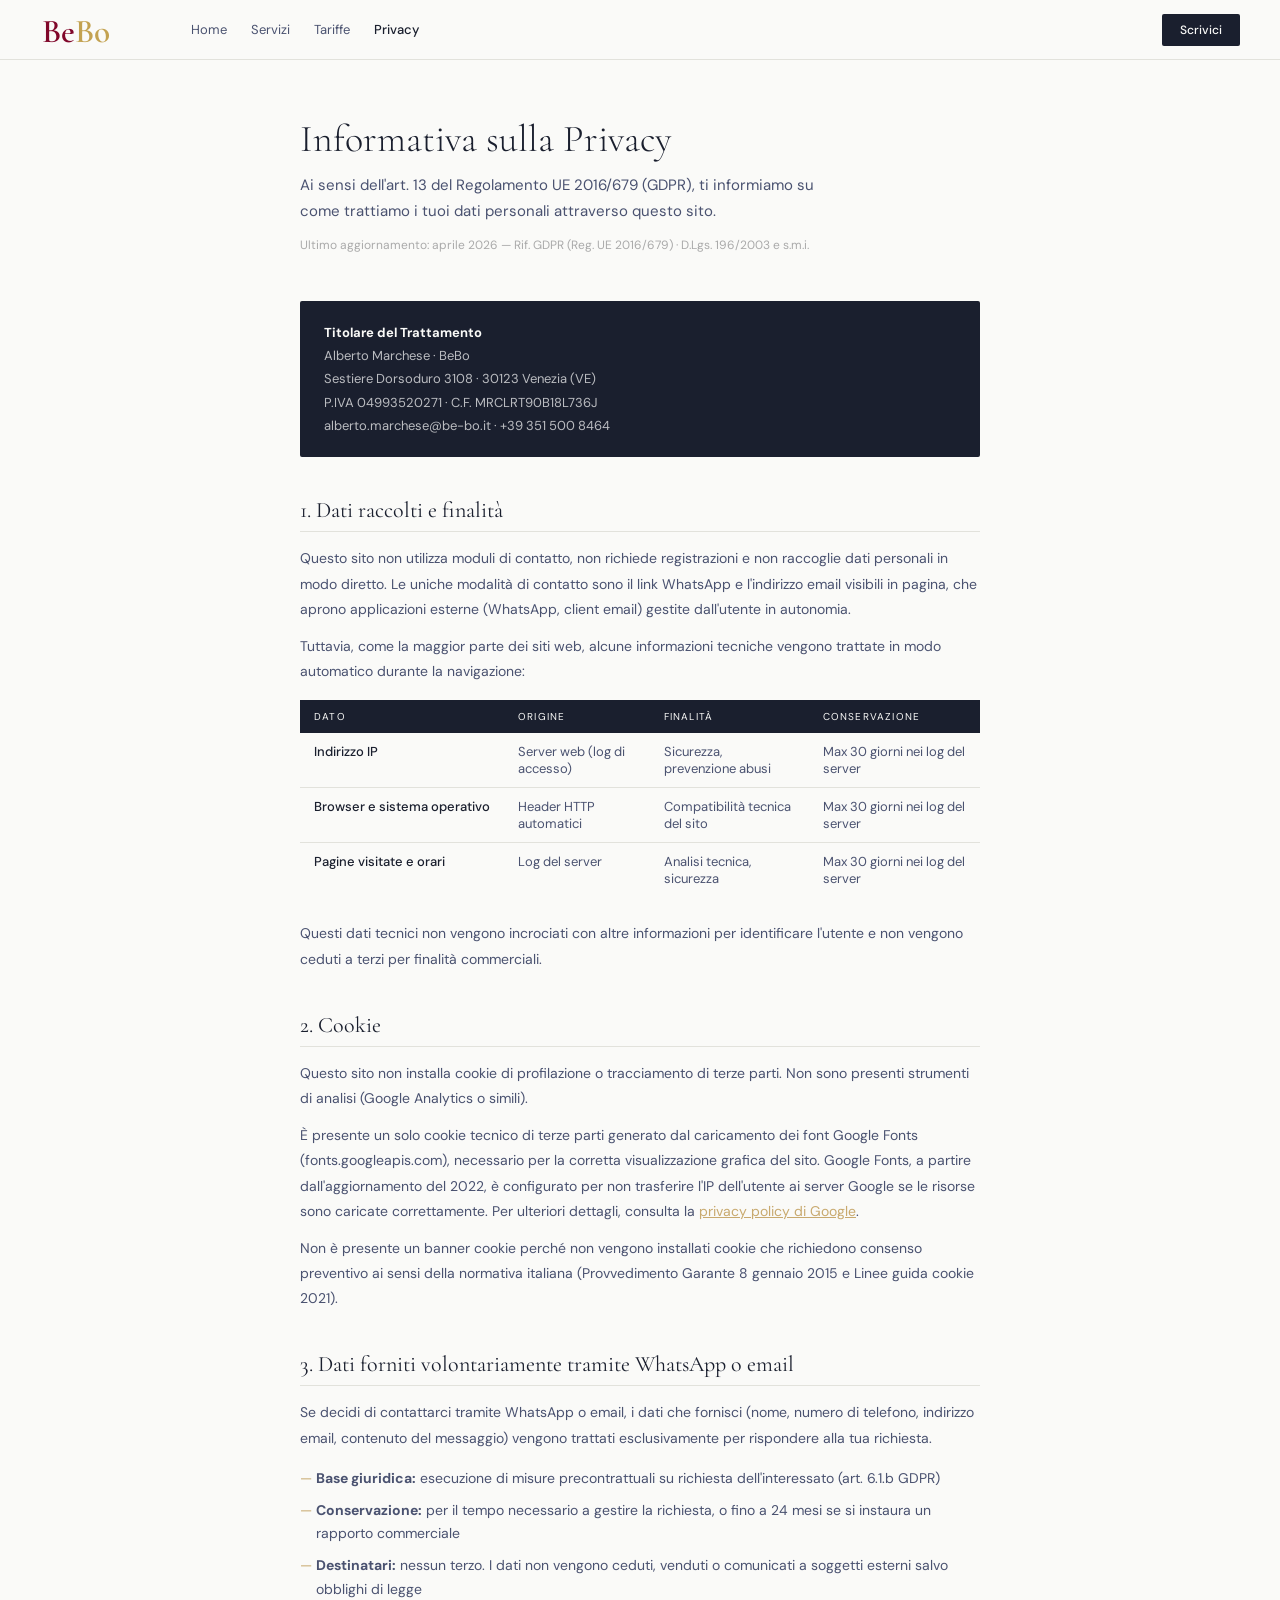
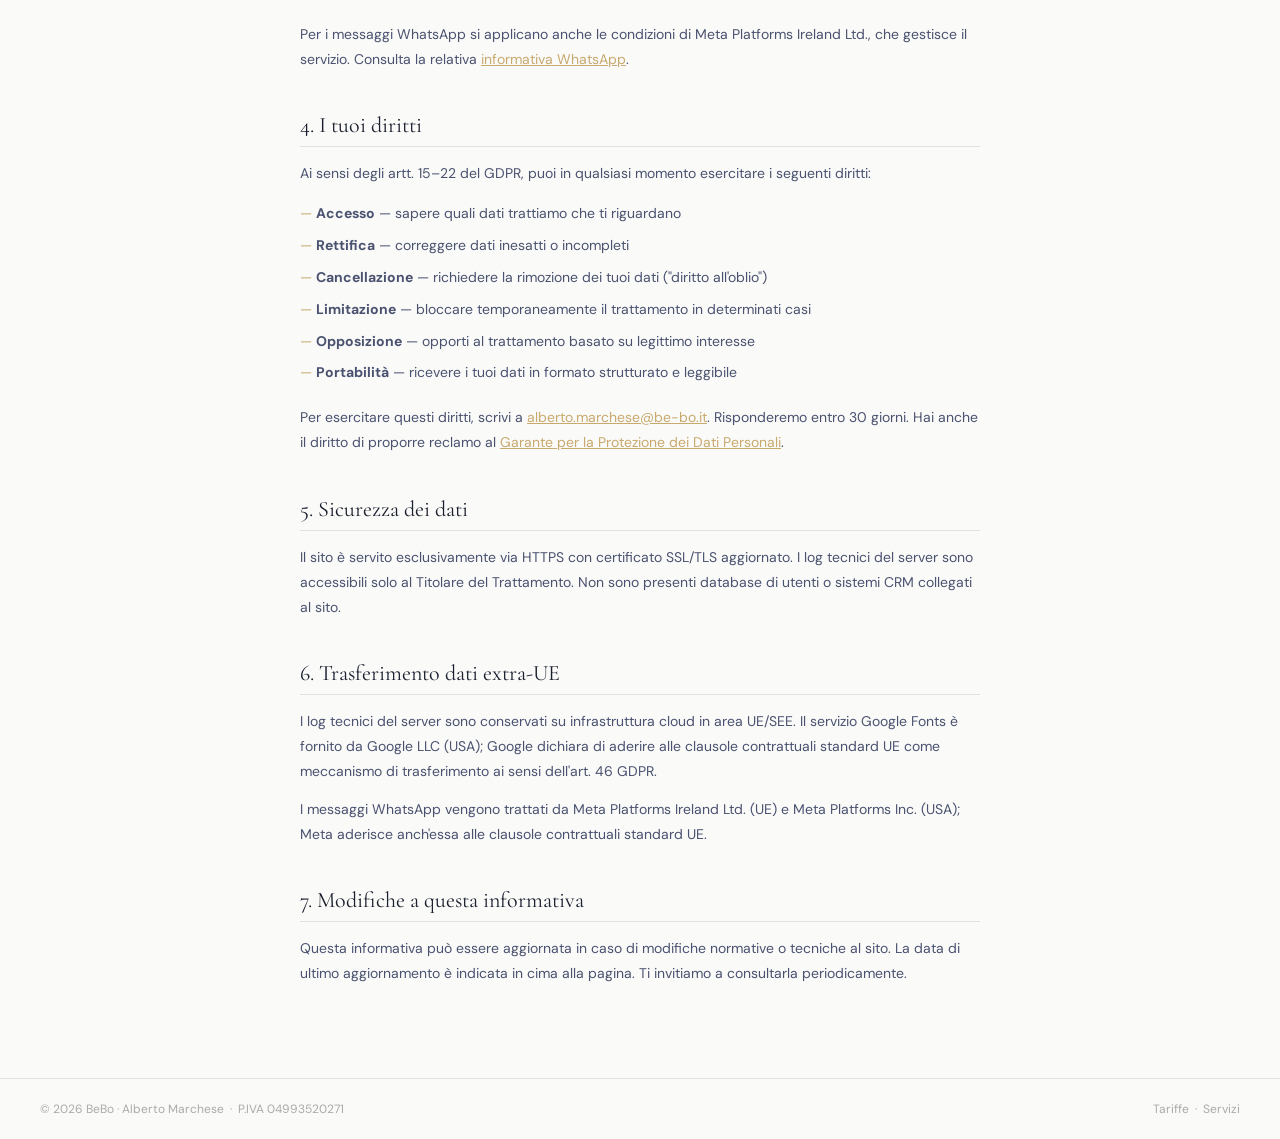
==== gdpr.html @ ac9d74f8 "Add files via upload" ====
<!DOCTYPE html>
<html lang="it">
<head>
    <meta charset="UTF-8">
    <meta name="viewport" content="width=device-width, initial-scale=1.0">
    <title>BeBo — Privacy Policy</title>
    <link href="https://fonts.googleapis.com/css2?family=Cormorant+Garamond:wght@300;400;600&family=DM+Sans:wght@300;400;500&display=swap" rel="stylesheet">
    <style>
        :root { --ink:#1a1f2e; --ink-soft:#4a5270; --paper:#fafaf8; --accent:#c8a96e; --line:#e2e2dc; --green:#2d5a3d; }
        * { box-sizing:border-box; margin:0; padding:0; }
        body { font-family:'DM Sans',sans-serif; background:var(--paper); color:var(--ink); }
        nav { border-bottom:1px solid var(--line); padding:0 40px; display:flex; align-items:center; gap:32px; height:60px; position:sticky; top:0; background:var(--paper); z-index:100; }
        .nav-logo { display:flex; align-items:center; text-decoration:none; }
        .nav-logo img, .nav-logo svg { height:38px; width:auto; display:block; }
        .nav-links { display:flex; gap:24px; flex:1; }
        .nav-links a { font-size:13px; color:var(--ink-soft); text-decoration:none; transition:color 0.2s; }
        .nav-links a:hover, .nav-links a.active { color:var(--ink); font-weight:500; }
        .nav-cta { font-size:12px; font-weight:500; background:var(--ink); color:var(--paper) !important; text-decoration:none; padding:8px 18px; border-radius:2px; }
        main { max-width:760px; margin:0 auto; padding:56px 40px 80px; }
        .page-header { margin-bottom:48px; }
        .page-header h1 { font-family:'Cormorant Garamond',serif; font-size:38px; font-weight:300; margin-bottom:10px; }
        .page-header .meta { font-size:12px; color:#aaa; margin-top:8px; }
        h2 { font-family:'Cormorant Garamond',serif; font-size:22px; font-weight:400; margin:40px 0 14px; border-bottom:1px solid var(--line); padding-bottom:8px; }
        h3 { font-size:14px; font-weight:600; margin:24px 0 8px; color:var(--ink); }
        p { font-size:14px; color:var(--ink-soft); line-height:1.8; margin-bottom:12px; }
        ul { margin:8px 0 16px 0; padding-left:0; list-style:none; }
        ul li { font-size:14px; color:var(--ink-soft); line-height:1.7; padding:4px 0; padding-left:16px; position:relative; }
        ul li::before { content:'—'; position:absolute; left:0; color:var(--accent); }
        .info-box { background:var(--ink); color:var(--paper); padding:20px 24px; border-radius:2px; margin:16px 0 32px; }
        .info-box p { color:rgba(255,255,255,0.7); font-size:13px; margin:0; }
        .info-box strong { color:var(--paper); }
        .data-table { width:100%; border-collapse:collapse; font-size:13px; margin:16px 0 24px; }
        .data-table th { background:var(--ink); color:var(--paper); padding:10px 14px; text-align:left; font-weight:400; font-size:10px; letter-spacing:0.12em; text-transform:uppercase; }
        .data-table td { padding:10px 14px; border-bottom:1px solid var(--line); color:var(--ink-soft); vertical-align:top; }
        .data-table tr:last-child td { border-bottom:none; }
        .data-table td:first-child { font-weight:500; color:var(--ink); white-space:nowrap; }
        footer { border-top:1px solid var(--line); padding:22px 40px; font-size:12px; color:#aaa; display:flex; justify-content:space-between; flex-wrap:wrap; gap:8px; }
        footer a { color:#aaa; text-decoration:none; }
        @media (max-width:620px) { nav{padding:0 20px} .nav-links{display:none} main{padding:36px 20px 60px} }
    </style>
</head>
<body>
<nav>
    <a href="index.html" class="nav-logo"><svg viewBox="0 0 200 64" xmlns="http://www.w3.org/2000/svg" aria-label="BeBo"><text x="4" y="52" font-family="'Cormorant Garamond',Georgia,serif" font-weight="600" font-size="56"><tspan fill="#80072A">Be</tspan><tspan fill="#C3A251">Bo</tspan></text></svg></a>
    <div class="nav-links">
        <a href="index.html">Home</a>
        <a href="servizi.html">Servizi</a>
        <a href="tariffe.html">Tariffe</a>
        <a href="gdpr.html" class="active">Privacy</a>
    </div>
    <a class="nav-cta" href="https://wa.me/393515008464?text=Ciao%2C%20vorrei%20informazioni%20sui%20servizi%20BeBo." target="_blank">Scrivici</a>
</nav>

<main>
    <div class="page-header">
        <h1>Informativa sulla Privacy</h1>
        <p style="font-size:15px; color:var(--ink-soft); line-height:1.75; max-width:540px;">Ai sensi dell'art. 13 del Regolamento UE 2016/679 (GDPR), ti informiamo su come trattiamo i tuoi dati personali attraverso questo sito.</p>
        <div class="meta">Ultimo aggiornamento: aprile 2026 — Rif. GDPR (Reg. UE 2016/679) · D.Lgs. 196/2003 e s.m.i.</div>
    </div>

    <div class="info-box">
        <p><strong>Titolare del Trattamento</strong><br>
        Alberto Marchese · BeBo<br>
        Sestiere Dorsoduro 3108 · 30123 Venezia (VE)<br>
        P.IVA 04993520271 · C.F. MRCLRT90B18L736J<br>
        alberto.marchese@be-bo.it · +39 351 500 8464</p>
    </div>

    <h2>1. Dati raccolti e finalità</h2>
    <p>Questo sito non utilizza moduli di contatto, non richiede registrazioni e non raccoglie dati personali in modo diretto. Le uniche modalità di contatto sono il link WhatsApp e l'indirizzo email visibili in pagina, che aprono applicazioni esterne (WhatsApp, client email) gestite dall'utente in autonomia.</p>
    <p>Tuttavia, come la maggior parte dei siti web, alcune informazioni tecniche vengono trattate in modo automatico durante la navigazione:</p>

    <table class="data-table">
        <thead><tr><th>Dato</th><th>Origine</th><th>Finalità</th><th>Conservazione</th></tr></thead>
        <tbody>
            <tr>
                <td>Indirizzo IP</td>
                <td>Server web (log di accesso)</td>
                <td>Sicurezza, prevenzione abusi</td>
                <td>Max 30 giorni nei log del server</td>
            </tr>
            <tr>
                <td>Browser e sistema operativo</td>
                <td>Header HTTP automatici</td>
                <td>Compatibilità tecnica del sito</td>
                <td>Max 30 giorni nei log del server</td>
            </tr>
            <tr>
                <td>Pagine visitate e orari</td>
                <td>Log del server</td>
                <td>Analisi tecnica, sicurezza</td>
                <td>Max 30 giorni nei log del server</td>
            </tr>
        </tbody>
    </table>

    <p>Questi dati tecnici non vengono incrociati con altre informazioni per identificare l'utente e non vengono ceduti a terzi per finalità commerciali.</p>

    <h2>2. Cookie</h2>
    <p>Questo sito non installa cookie di profilazione o tracciamento di terze parti. Non sono presenti strumenti di analisi (Google Analytics o simili).</p>
    <p>È presente un solo cookie tecnico di terze parti generato dal caricamento dei font Google Fonts (fonts.googleapis.com), necessario per la corretta visualizzazione grafica del sito. Google Fonts, a partire dall'aggiornamento del 2022, è configurato per non trasferire l'IP dell'utente ai server Google se le risorse sono caricate correttamente. Per ulteriori dettagli, consulta la <a href="https://policies.google.com/privacy" target="_blank" rel="noopener" style="color:var(--accent);">privacy policy di Google</a>.</p>
    <p>Non è presente un banner cookie perché non vengono installati cookie che richiedono consenso preventivo ai sensi della normativa italiana (Provvedimento Garante 8 gennaio 2015 e Linee guida cookie 2021).</p>

    <h2>3. Dati forniti volontariamente tramite WhatsApp o email</h2>
    <p>Se decidi di contattarci tramite WhatsApp o email, i dati che fornisci (nome, numero di telefono, indirizzo email, contenuto del messaggio) vengono trattati esclusivamente per rispondere alla tua richiesta.</p>
    <ul>
        <li><strong>Base giuridica:</strong> esecuzione di misure precontrattuali su richiesta dell'interessato (art. 6.1.b GDPR)</li>
        <li><strong>Conservazione:</strong> per il tempo necessario a gestire la richiesta, o fino a 24 mesi se si instaura un rapporto commerciale</li>
        <li><strong>Destinatari:</strong> nessun terzo. I dati non vengono ceduti, venduti o comunicati a soggetti esterni salvo obblighi di legge</li>
    </ul>
    <p>Per i messaggi WhatsApp si applicano anche le condizioni di Meta Platforms Ireland Ltd., che gestisce il servizio. Consulta la relativa <a href="https://www.whatsapp.com/legal/privacy-policy-eea" target="_blank" rel="noopener" style="color:var(--accent);">informativa WhatsApp</a>.</p>

    <h2>4. I tuoi diritti</h2>
    <p>Ai sensi degli artt. 15–22 del GDPR, puoi in qualsiasi momento esercitare i seguenti diritti:</p>
    <ul>
        <li><strong>Accesso</strong> — sapere quali dati trattiamo che ti riguardano</li>
        <li><strong>Rettifica</strong> — correggere dati inesatti o incompleti</li>
        <li><strong>Cancellazione</strong> — richiedere la rimozione dei tuoi dati ("diritto all'oblio")</li>
        <li><strong>Limitazione</strong> — bloccare temporaneamente il trattamento in determinati casi</li>
        <li><strong>Opposizione</strong> — opporti al trattamento basato su legittimo interesse</li>
        <li><strong>Portabilità</strong> — ricevere i tuoi dati in formato strutturato e leggibile</li>
    </ul>
    <p>Per esercitare questi diritti, scrivi a <a href="mailto:alberto.marchese@be-bo.it" style="color:var(--accent);">alberto.marchese@be-bo.it</a>. Risponderemo entro 30 giorni. Hai anche il diritto di proporre reclamo al <a href="https://www.garanteprivacy.it" target="_blank" rel="noopener" style="color:var(--accent);">Garante per la Protezione dei Dati Personali</a>.</p>

    <h2>5. Sicurezza dei dati</h2>
    <p>Il sito è servito esclusivamente via HTTPS con certificato SSL/TLS aggiornato. I log tecnici del server sono accessibili solo al Titolare del Trattamento. Non sono presenti database di utenti o sistemi CRM collegati al sito.</p>

    <h2>6. Trasferimento dati extra-UE</h2>
    <p>I log tecnici del server sono conservati su infrastruttura cloud in area UE/SEE. Il servizio Google Fonts è fornito da Google LLC (USA); Google dichiara di aderire alle clausole contrattuali standard UE come meccanismo di trasferimento ai sensi dell'art. 46 GDPR.</p>
    <p>I messaggi WhatsApp vengono trattati da Meta Platforms Ireland Ltd. (UE) e Meta Platforms Inc. (USA); Meta aderisce anch'essa alle clausole contrattuali standard UE.</p>

    <h2>7. Modifiche a questa informativa</h2>
    <p>Questa informativa può essere aggiornata in caso di modifiche normative o tecniche al sito. La data di ultimo aggiornamento è indicata in cima alla pagina. Ti invitiamo a consultarla periodicamente.</p>
</main>

<footer>
    <span>© 2026 BeBo · Alberto Marchese &nbsp;·&nbsp; P.IVA 04993520271</span>
    <span><a href="tariffe.html">Tariffe</a> &nbsp;·&nbsp; <a href="servizi.html">Servizi</a></span>
</footer>
</body>
</html>
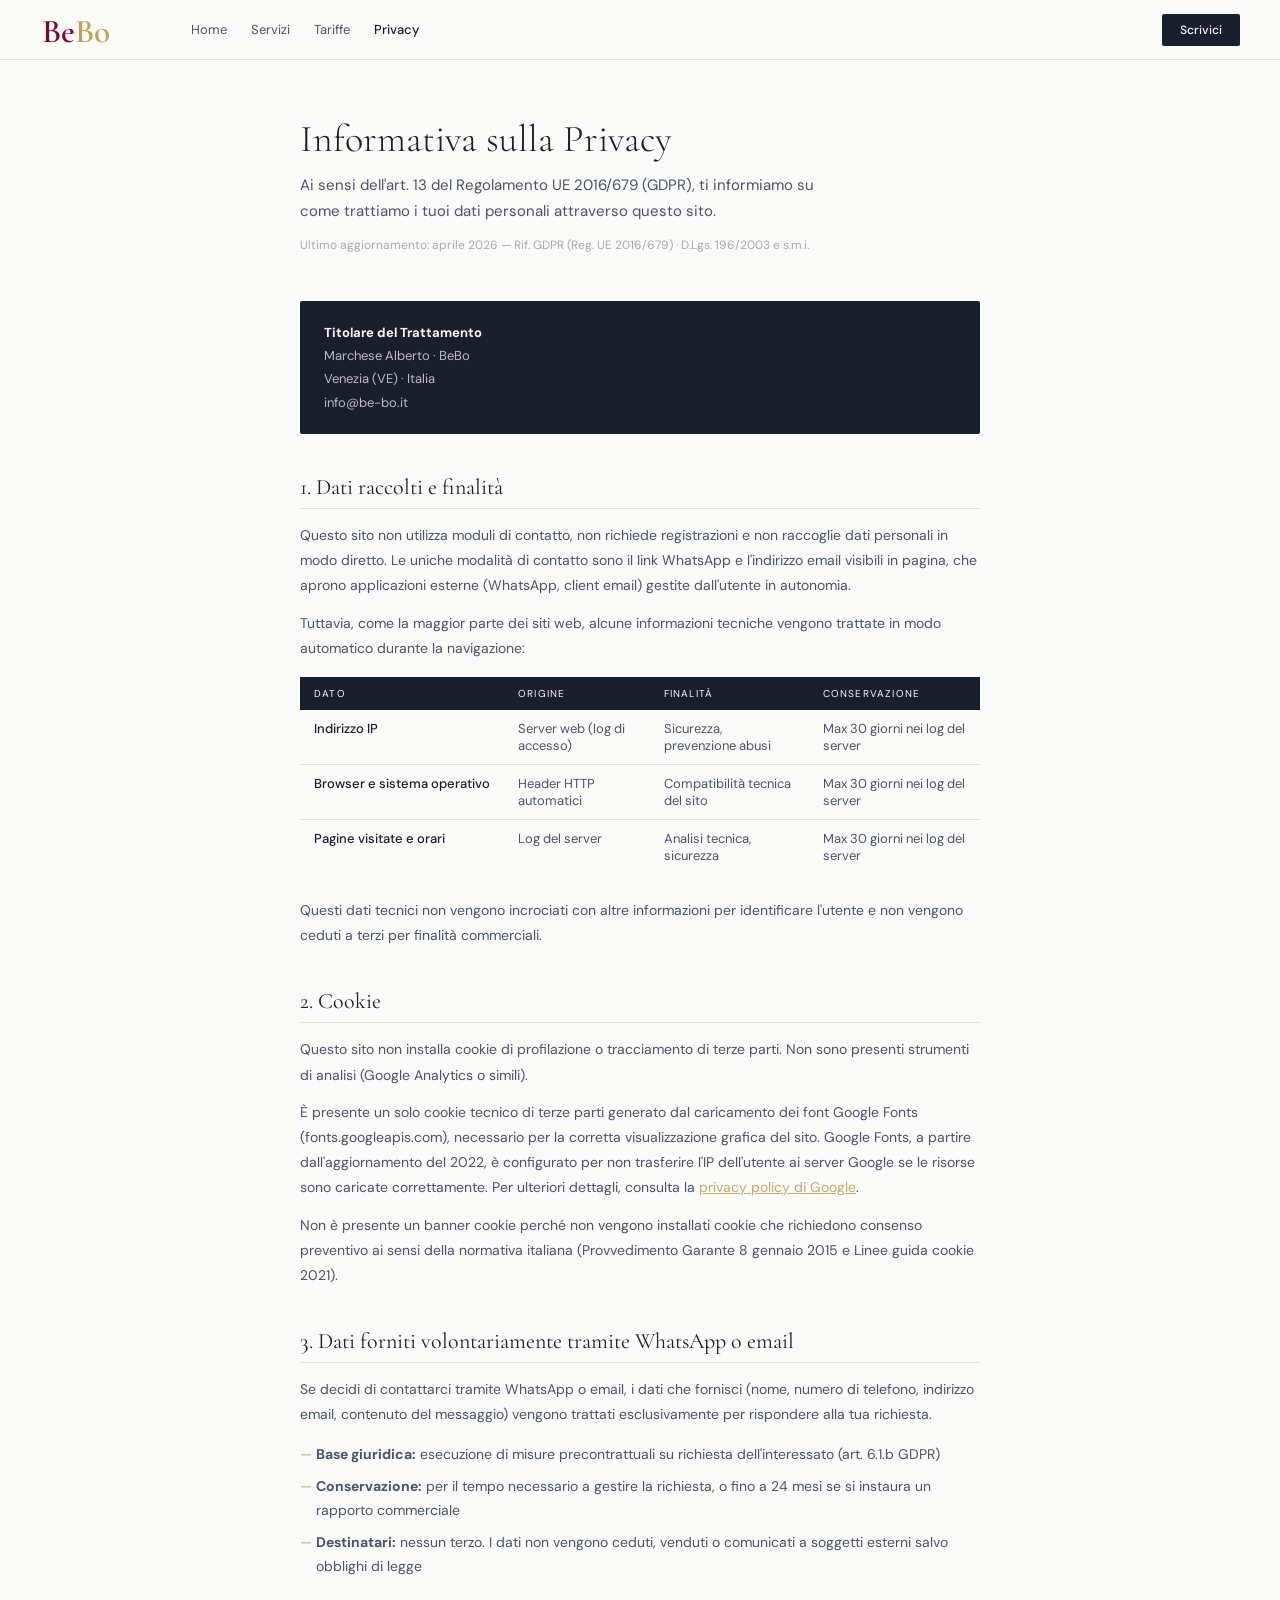
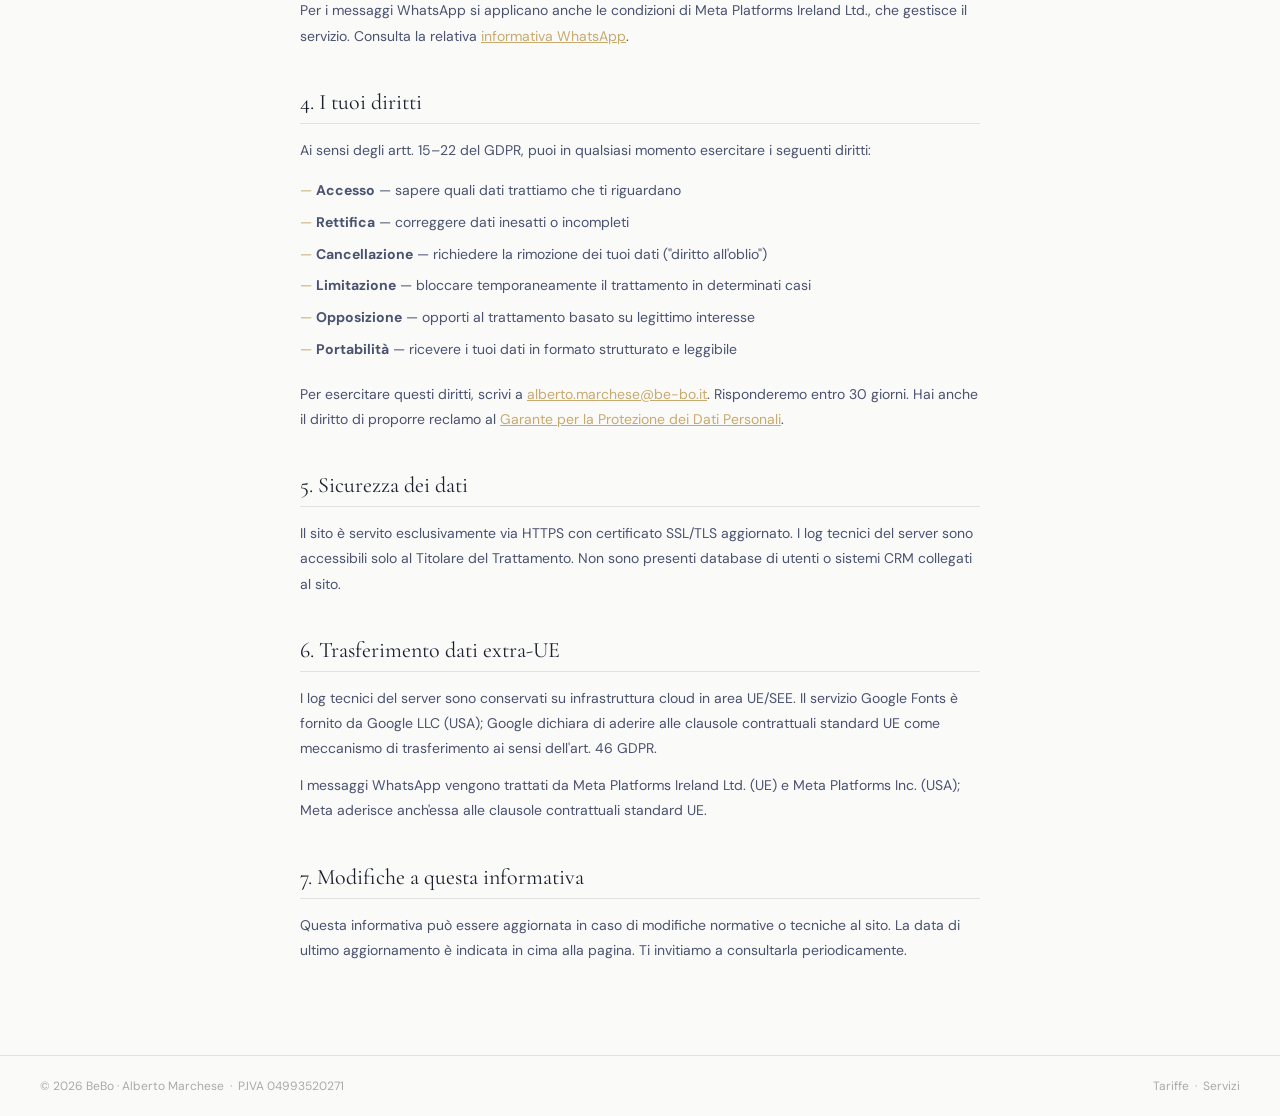
==== commit 2834530e: "Add files via upload" ====
--- a/gdpr.html
+++ b/gdpr.html
@@ -60,10 +60,9 @@
 
     <div class="info-box">
         <p><strong>Titolare del Trattamento</strong><br>
-        Alberto Marchese · BeBo<br>
-        Sestiere Dorsoduro 3108 · 30123 Venezia (VE)<br>
-        P.IVA 04993520271 · C.F. MRCLRT90B18L736J<br>
-        alberto.marchese@be-bo.it · +39 351 500 8464</p>
+        Marchese Alberto · BeBo<br>
+        Venezia (VE) · Italia<br>
+        info@be-bo.it</p>
     </div>
 
     <h2>1. Dati raccolti e finalità</h2>
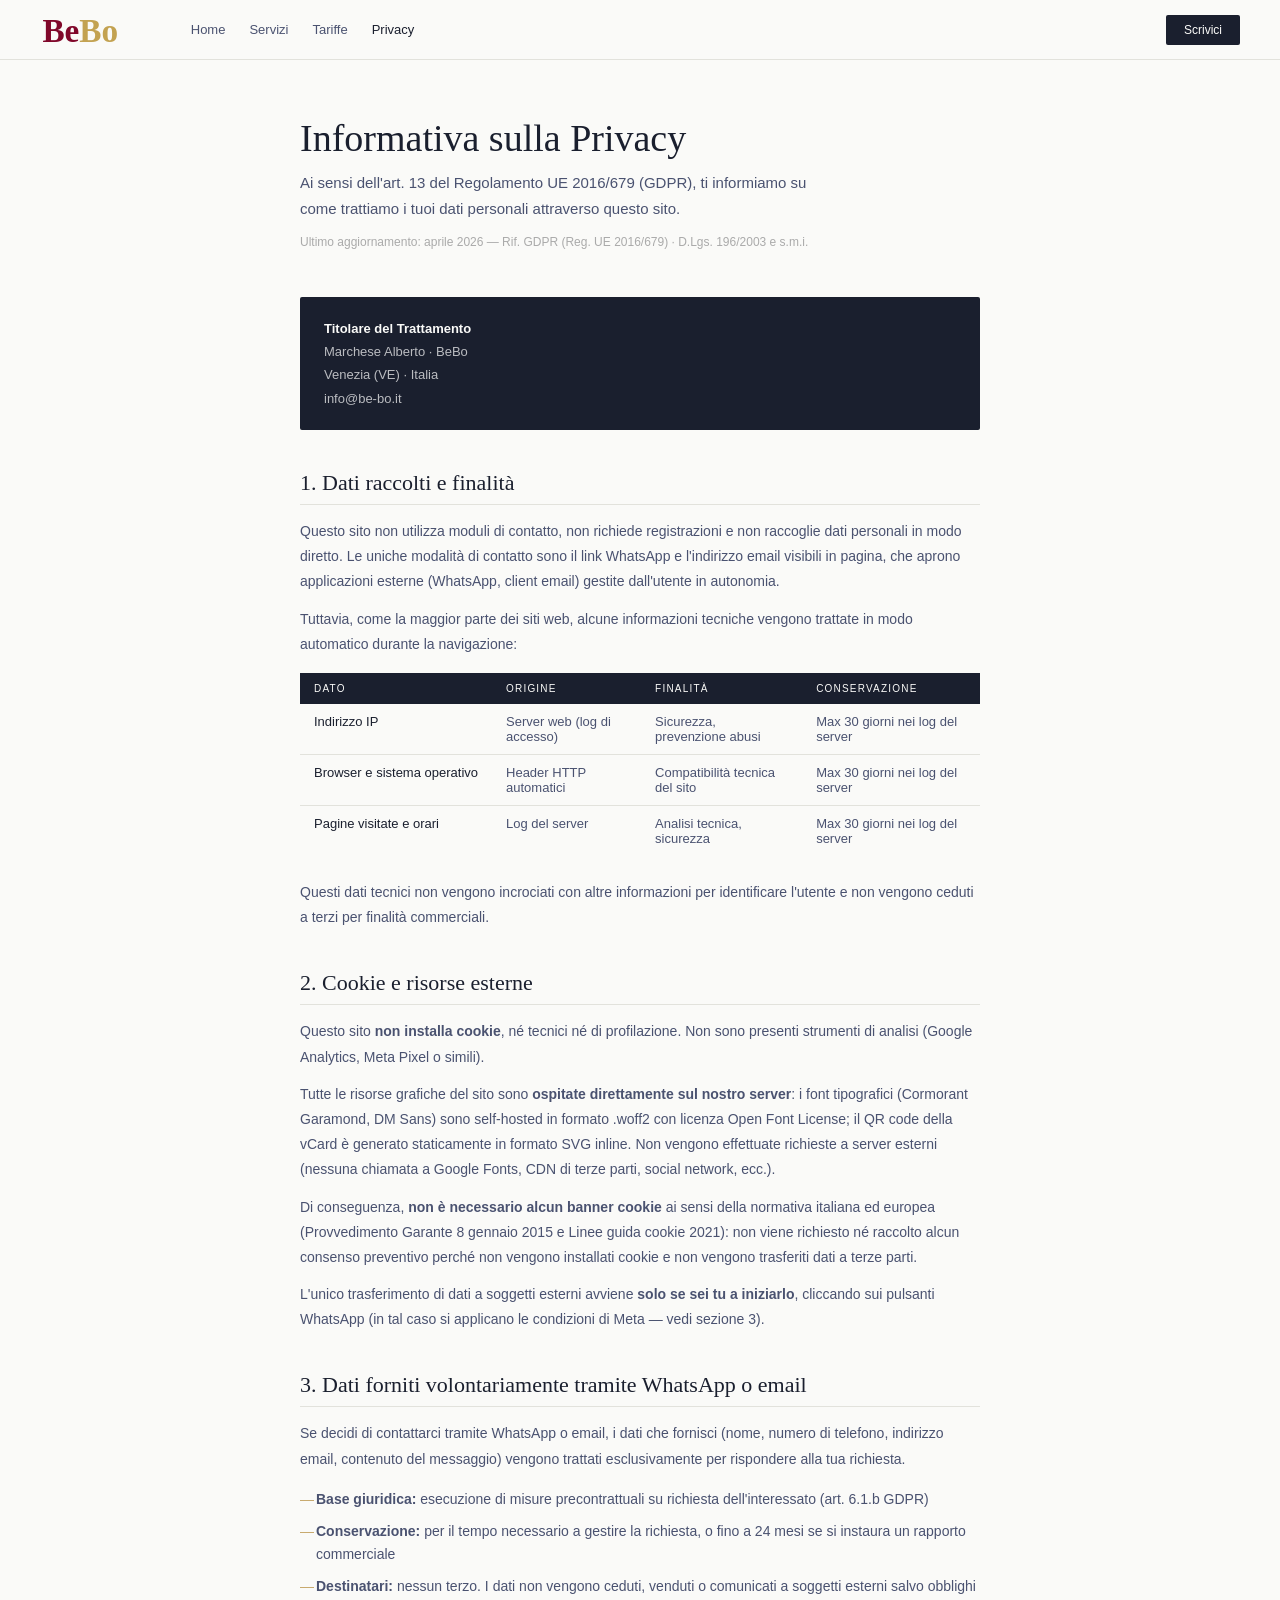
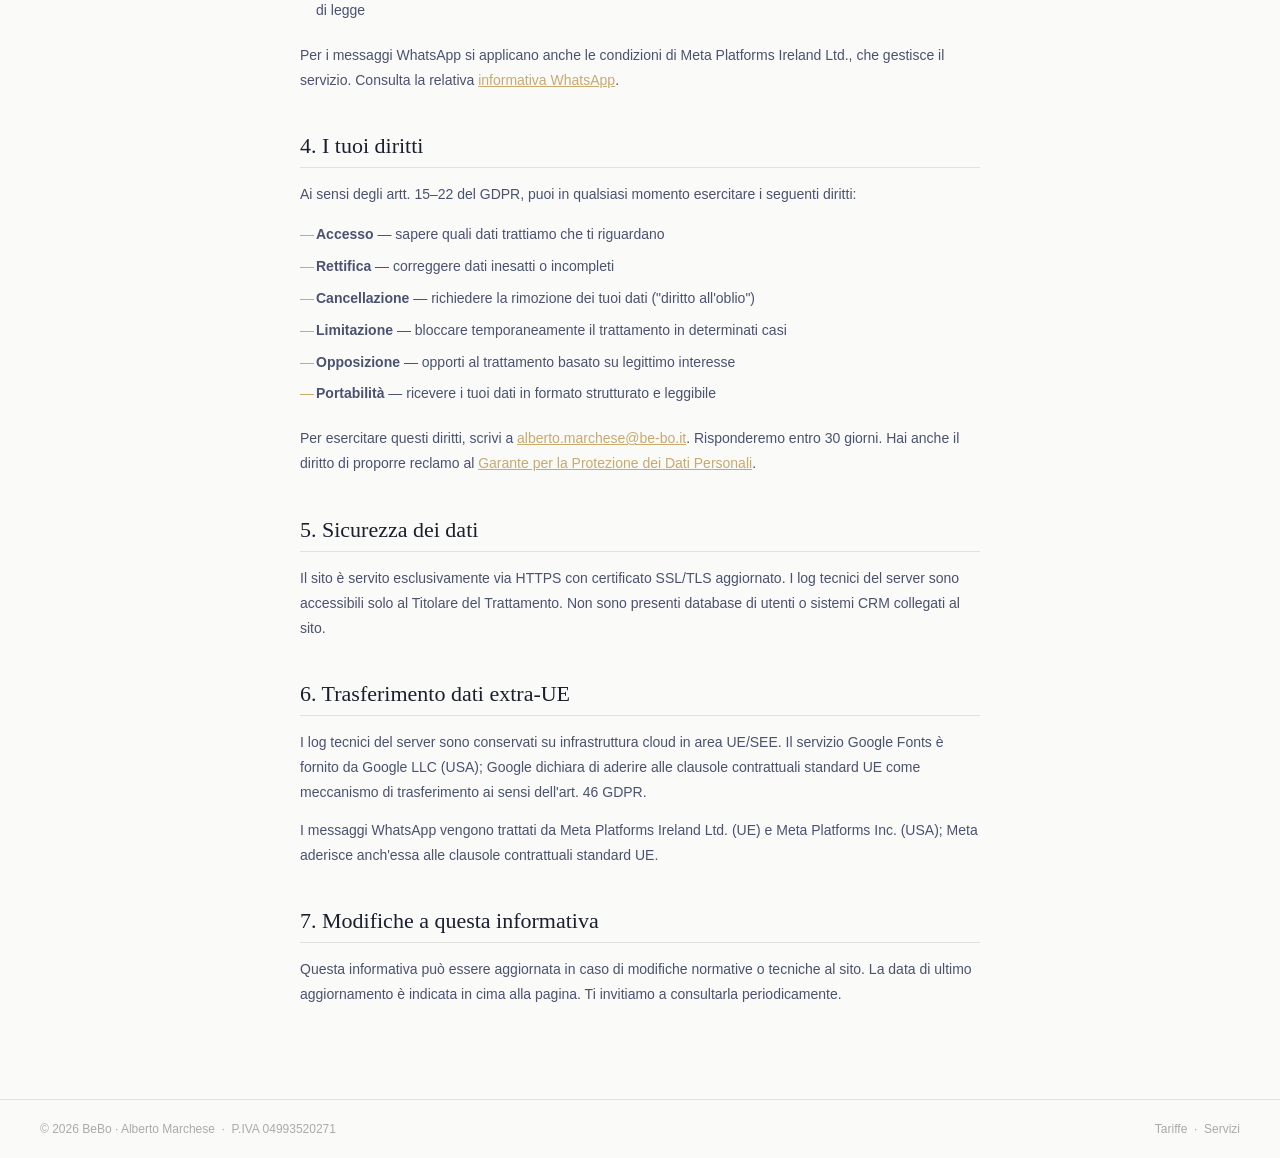
==== commit 13f63a49: "Add files via upload" ====
--- a/gdpr.html
+++ b/gdpr.html
@@ -4,7 +4,7 @@
     <meta charset="UTF-8">
     <meta name="viewport" content="width=device-width, initial-scale=1.0">
     <title>BeBo — Privacy Policy</title>
-    <link href="https://fonts.googleapis.com/css2?family=Cormorant+Garamond:wght@300;400;600&family=DM+Sans:wght@300;400;500&display=swap" rel="stylesheet">
+    <link href="fonts.css" rel="stylesheet">
     <style>
         :root { --ink:#1a1f2e; --ink-soft:#4a5270; --paper:#fafaf8; --accent:#c8a96e; --line:#e2e2dc; --green:#2d5a3d; }
         * { box-sizing:border-box; margin:0; padding:0; }
@@ -95,10 +95,11 @@
 
     <p>Questi dati tecnici non vengono incrociati con altre informazioni per identificare l'utente e non vengono ceduti a terzi per finalità commerciali.</p>
 
-    <h2>2. Cookie</h2>
-    <p>Questo sito non installa cookie di profilazione o tracciamento di terze parti. Non sono presenti strumenti di analisi (Google Analytics o simili).</p>
-    <p>È presente un solo cookie tecnico di terze parti generato dal caricamento dei font Google Fonts (fonts.googleapis.com), necessario per la corretta visualizzazione grafica del sito. Google Fonts, a partire dall'aggiornamento del 2022, è configurato per non trasferire l'IP dell'utente ai server Google se le risorse sono caricate correttamente. Per ulteriori dettagli, consulta la <a href="https://policies.google.com/privacy" target="_blank" rel="noopener" style="color:var(--accent);">privacy policy di Google</a>.</p>
-    <p>Non è presente un banner cookie perché non vengono installati cookie che richiedono consenso preventivo ai sensi della normativa italiana (Provvedimento Garante 8 gennaio 2015 e Linee guida cookie 2021).</p>
+    <h2>2. Cookie e risorse esterne</h2>
+    <p>Questo sito <strong>non installa cookie</strong>, né tecnici né di profilazione. Non sono presenti strumenti di analisi (Google Analytics, Meta Pixel o simili).</p>
+    <p>Tutte le risorse grafiche del sito sono <strong>ospitate direttamente sul nostro server</strong>: i font tipografici (Cormorant Garamond, DM Sans) sono self-hosted in formato .woff2 con licenza Open Font License; il QR code della vCard è generato staticamente in formato SVG inline. Non vengono effettuate richieste a server esterni (nessuna chiamata a Google Fonts, CDN di terze parti, social network, ecc.).</p>
+    <p>Di conseguenza, <strong>non è necessario alcun banner cookie</strong> ai sensi della normativa italiana ed europea (Provvedimento Garante 8 gennaio 2015 e Linee guida cookie 2021): non viene richiesto né raccolto alcun consenso preventivo perché non vengono installati cookie e non vengono trasferiti dati a terze parti.</p>
+    <p>L'unico trasferimento di dati a soggetti esterni avviene <strong>solo se sei tu a iniziarlo</strong>, cliccando sui pulsanti WhatsApp (in tal caso si applicano le condizioni di Meta — vedi sezione 3).</p>
 
     <h2>3. Dati forniti volontariamente tramite WhatsApp o email</h2>
     <p>Se decidi di contattarci tramite WhatsApp o email, i dati che fornisci (nome, numero di telefono, indirizzo email, contenuto del messaggio) vengono trattati esclusivamente per rispondere alla tua richiesta.</p>
--- a/fonts.css
+++ b/fonts.css
@@ -0,0 +1,47 @@
+/* BeBo · font self-hosted (no Google Fonts, no terze parti)
+   Sorgente: @fontsource (Open Font License, vedi LICENSE-*.txt in /fonts)
+   Subset: latin · formato: woff2 · font-display: swap */
+
+@font-face {
+  font-family: 'Cormorant Garamond';
+  font-style: normal;
+  font-weight: 300;
+  font-display: swap;
+  src: url('fonts/cormorant-garamond-300.woff2') format('woff2');
+}
+@font-face {
+  font-family: 'Cormorant Garamond';
+  font-style: normal;
+  font-weight: 400;
+  font-display: swap;
+  src: url('fonts/cormorant-garamond-400.woff2') format('woff2');
+}
+@font-face {
+  font-family: 'Cormorant Garamond';
+  font-style: normal;
+  font-weight: 600;
+  font-display: swap;
+  src: url('fonts/cormorant-garamond-600.woff2') format('woff2');
+}
+
+@font-face {
+  font-family: 'DM Sans';
+  font-style: normal;
+  font-weight: 300;
+  font-display: swap;
+  src: url('fonts/dm-sans-300.woff2') format('woff2');
+}
+@font-face {
+  font-family: 'DM Sans';
+  font-style: normal;
+  font-weight: 400;
+  font-display: swap;
+  src: url('fonts/dm-sans-400.woff2') format('woff2');
+}
+@font-face {
+  font-family: 'DM Sans';
+  font-style: normal;
+  font-weight: 500;
+  font-display: swap;
+  src: url('fonts/dm-sans-500.woff2') format('woff2');
+}
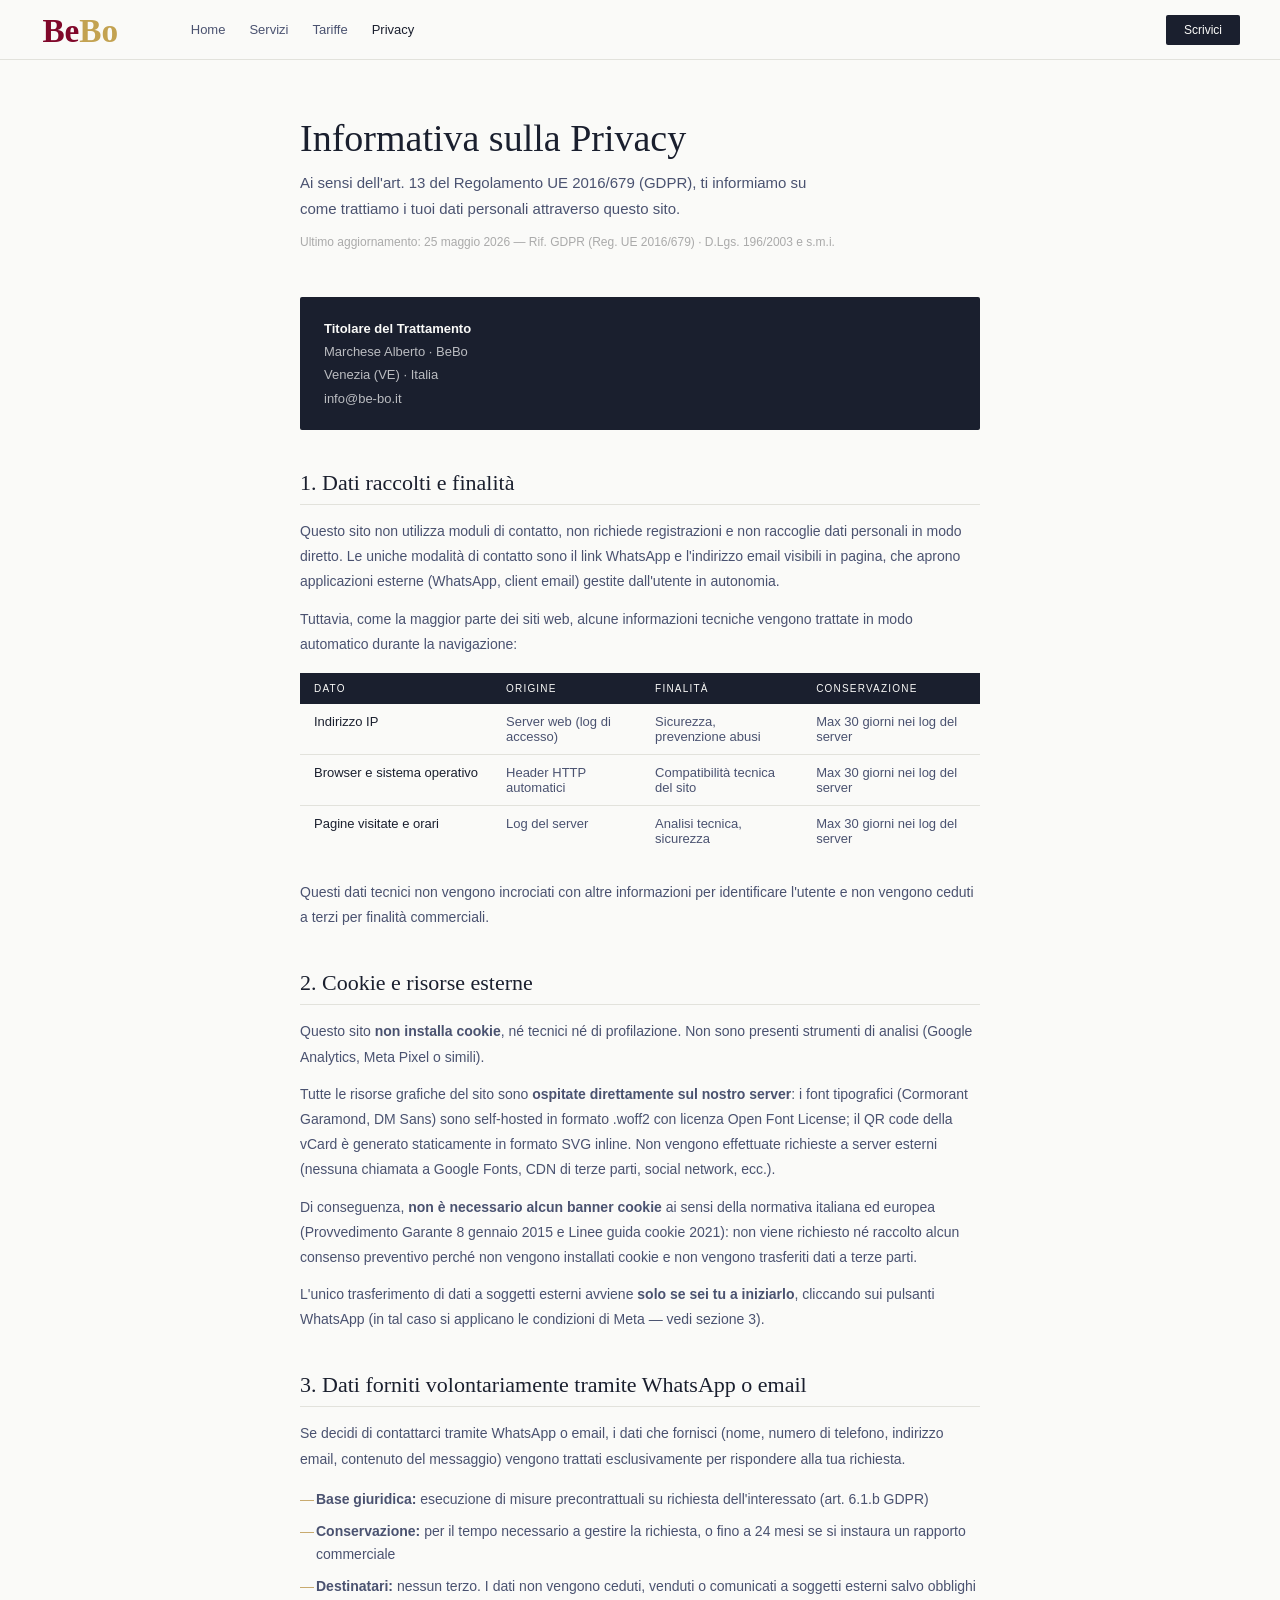
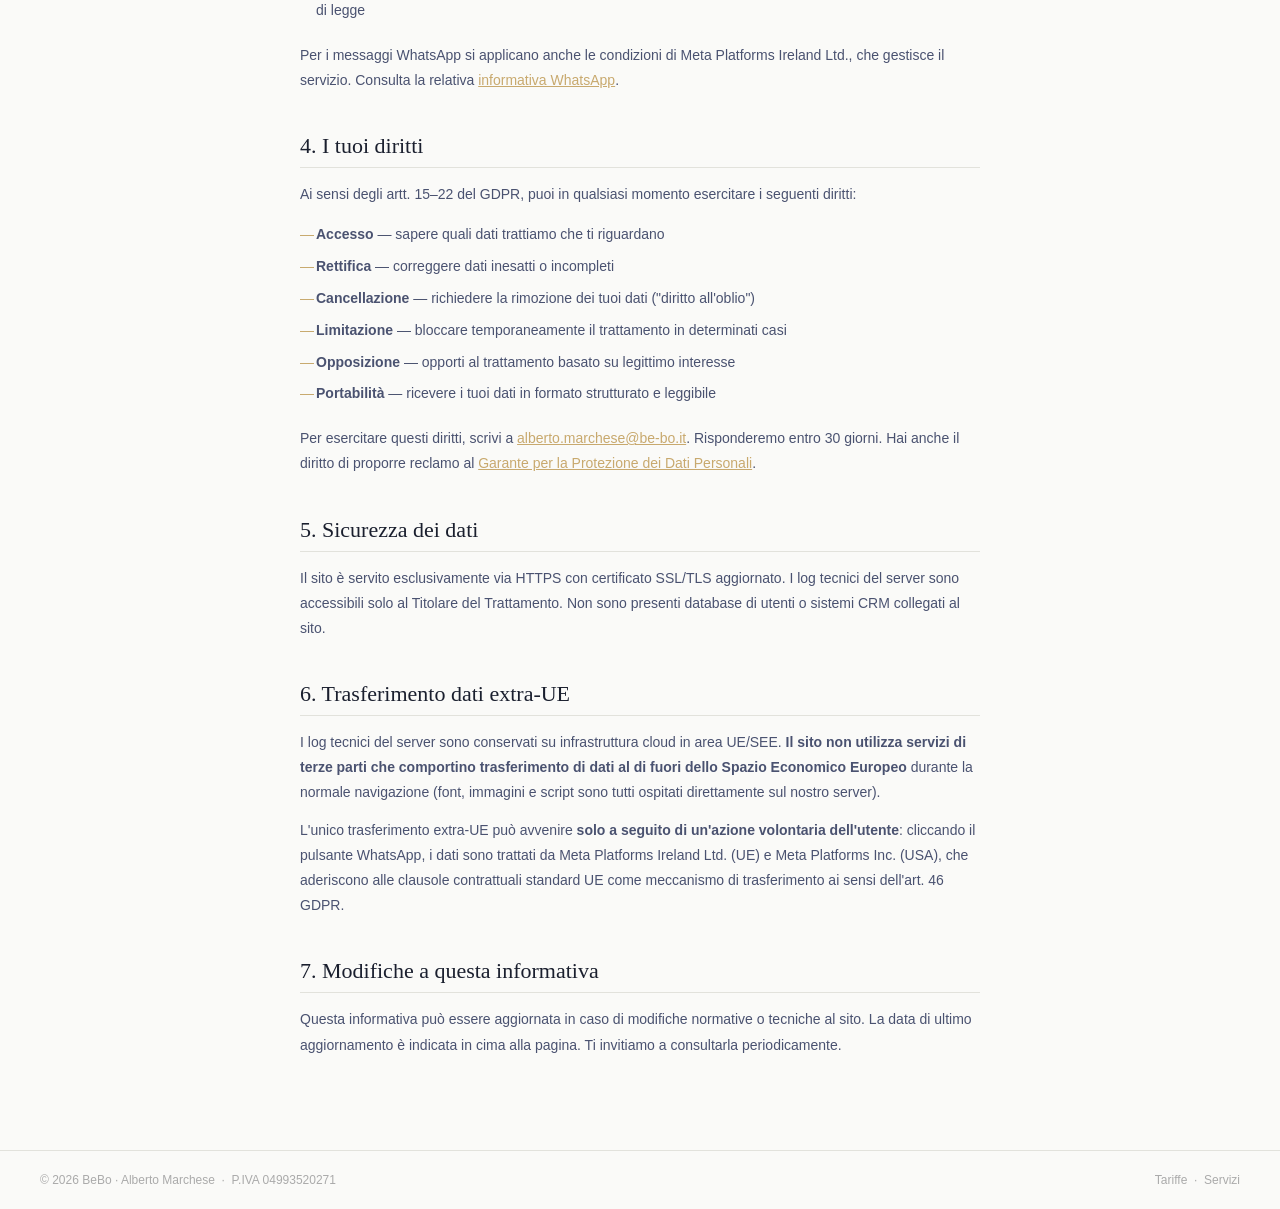
==== commit 008b916e: "Add files via upload" ====
--- a/gdpr.html
+++ b/gdpr.html
@@ -55,7 +55,7 @@
     <div class="page-header">
         <h1>Informativa sulla Privacy</h1>
         <p style="font-size:15px; color:var(--ink-soft); line-height:1.75; max-width:540px;">Ai sensi dell'art. 13 del Regolamento UE 2016/679 (GDPR), ti informiamo su come trattiamo i tuoi dati personali attraverso questo sito.</p>
-        <div class="meta">Ultimo aggiornamento: aprile 2026 — Rif. GDPR (Reg. UE 2016/679) · D.Lgs. 196/2003 e s.m.i.</div>
+        <div class="meta">Ultimo aggiornamento: 25 maggio 2026 — Rif. GDPR (Reg. UE 2016/679) · D.Lgs. 196/2003 e s.m.i.</div>
     </div>
 
     <div class="info-box">
@@ -126,8 +126,8 @@
     <p>Il sito è servito esclusivamente via HTTPS con certificato SSL/TLS aggiornato. I log tecnici del server sono accessibili solo al Titolare del Trattamento. Non sono presenti database di utenti o sistemi CRM collegati al sito.</p>
 
     <h2>6. Trasferimento dati extra-UE</h2>
-    <p>I log tecnici del server sono conservati su infrastruttura cloud in area UE/SEE. Il servizio Google Fonts è fornito da Google LLC (USA); Google dichiara di aderire alle clausole contrattuali standard UE come meccanismo di trasferimento ai sensi dell'art. 46 GDPR.</p>
-    <p>I messaggi WhatsApp vengono trattati da Meta Platforms Ireland Ltd. (UE) e Meta Platforms Inc. (USA); Meta aderisce anch'essa alle clausole contrattuali standard UE.</p>
+    <p>I log tecnici del server sono conservati su infrastruttura cloud in area UE/SEE. <strong>Il sito non utilizza servizi di terze parti che comportino trasferimento di dati al di fuori dello Spazio Economico Europeo</strong> durante la normale navigazione (font, immagini e script sono tutti ospitati direttamente sul nostro server).</p>
+    <p>L'unico trasferimento extra-UE può avvenire <strong>solo a seguito di un'azione volontaria dell'utente</strong>: cliccando il pulsante WhatsApp, i dati sono trattati da Meta Platforms Ireland Ltd. (UE) e Meta Platforms Inc. (USA), che aderiscono alle clausole contrattuali standard UE come meccanismo di trasferimento ai sensi dell'art. 46 GDPR.</p>
 
     <h2>7. Modifiche a questa informativa</h2>
     <p>Questa informativa può essere aggiornata in caso di modifiche normative o tecniche al sito. La data di ultimo aggiornamento è indicata in cima alla pagina. Ti invitiamo a consultarla periodicamente.</p>
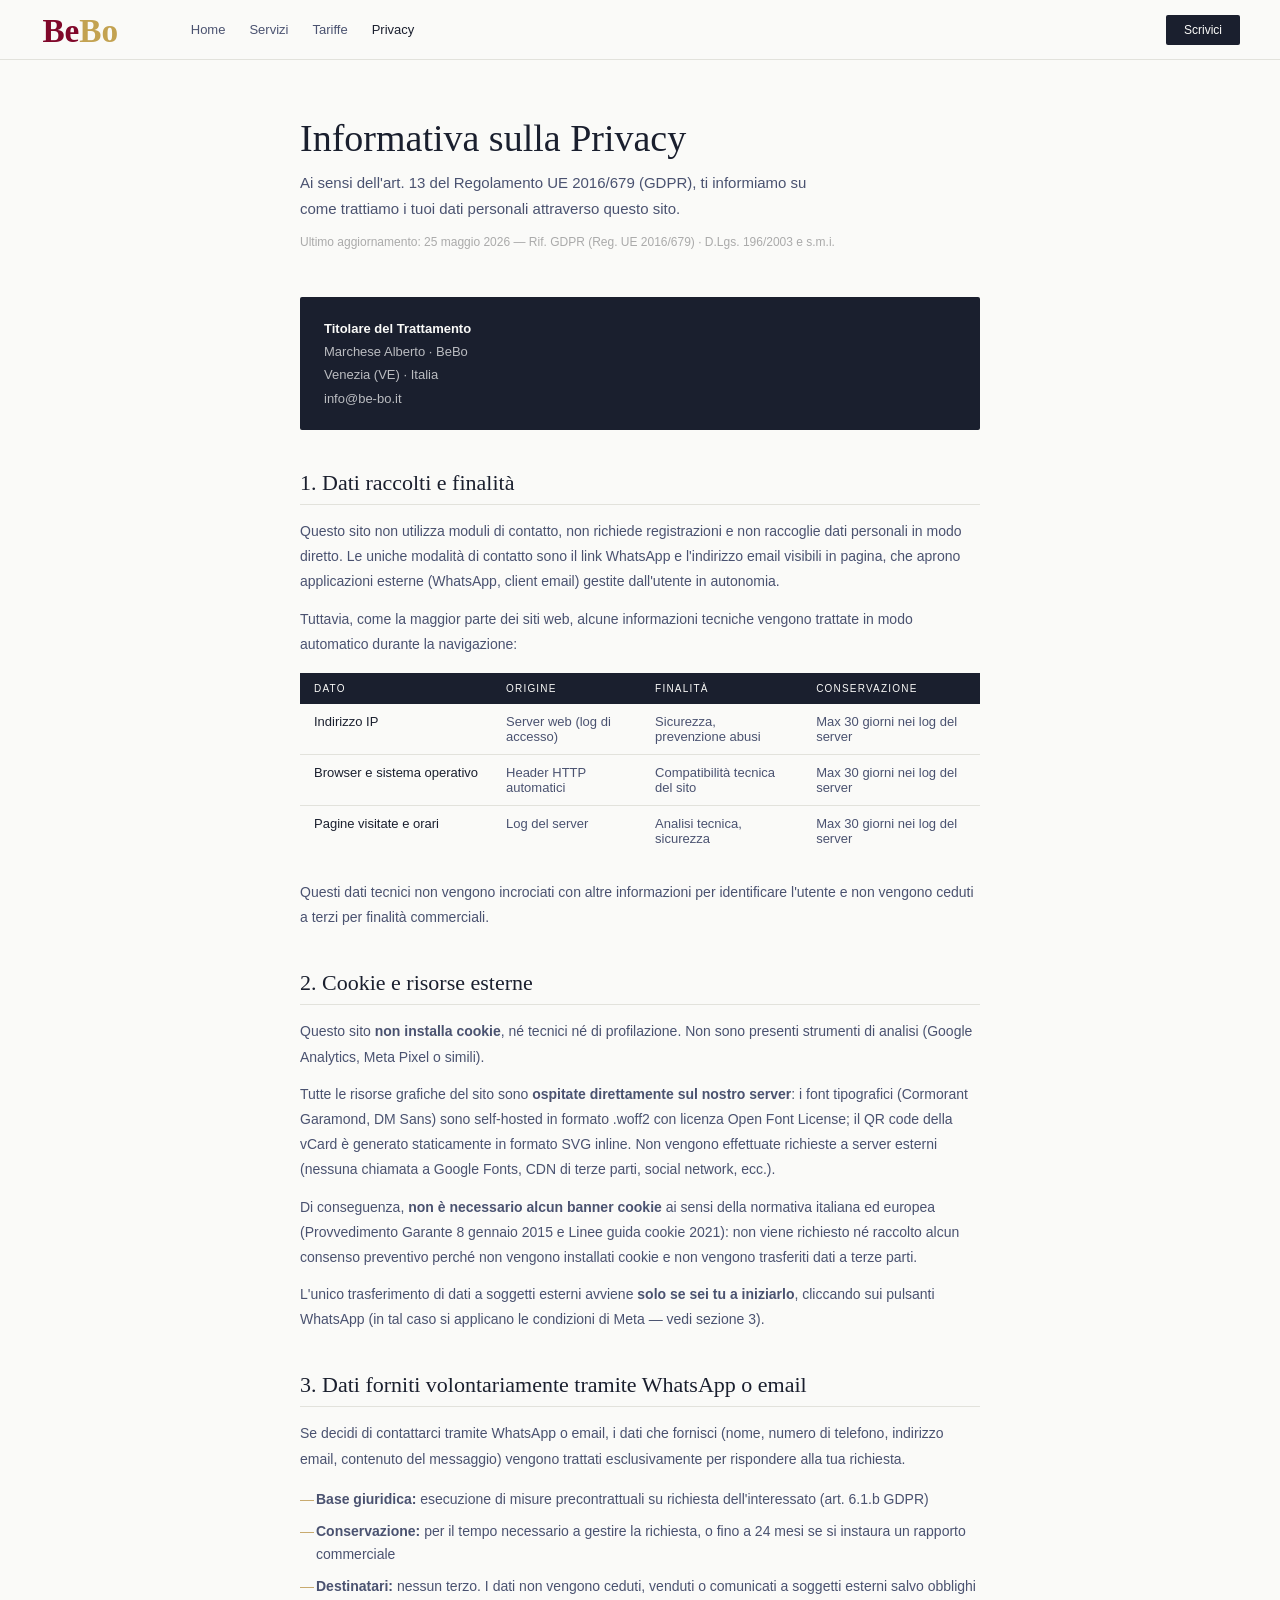
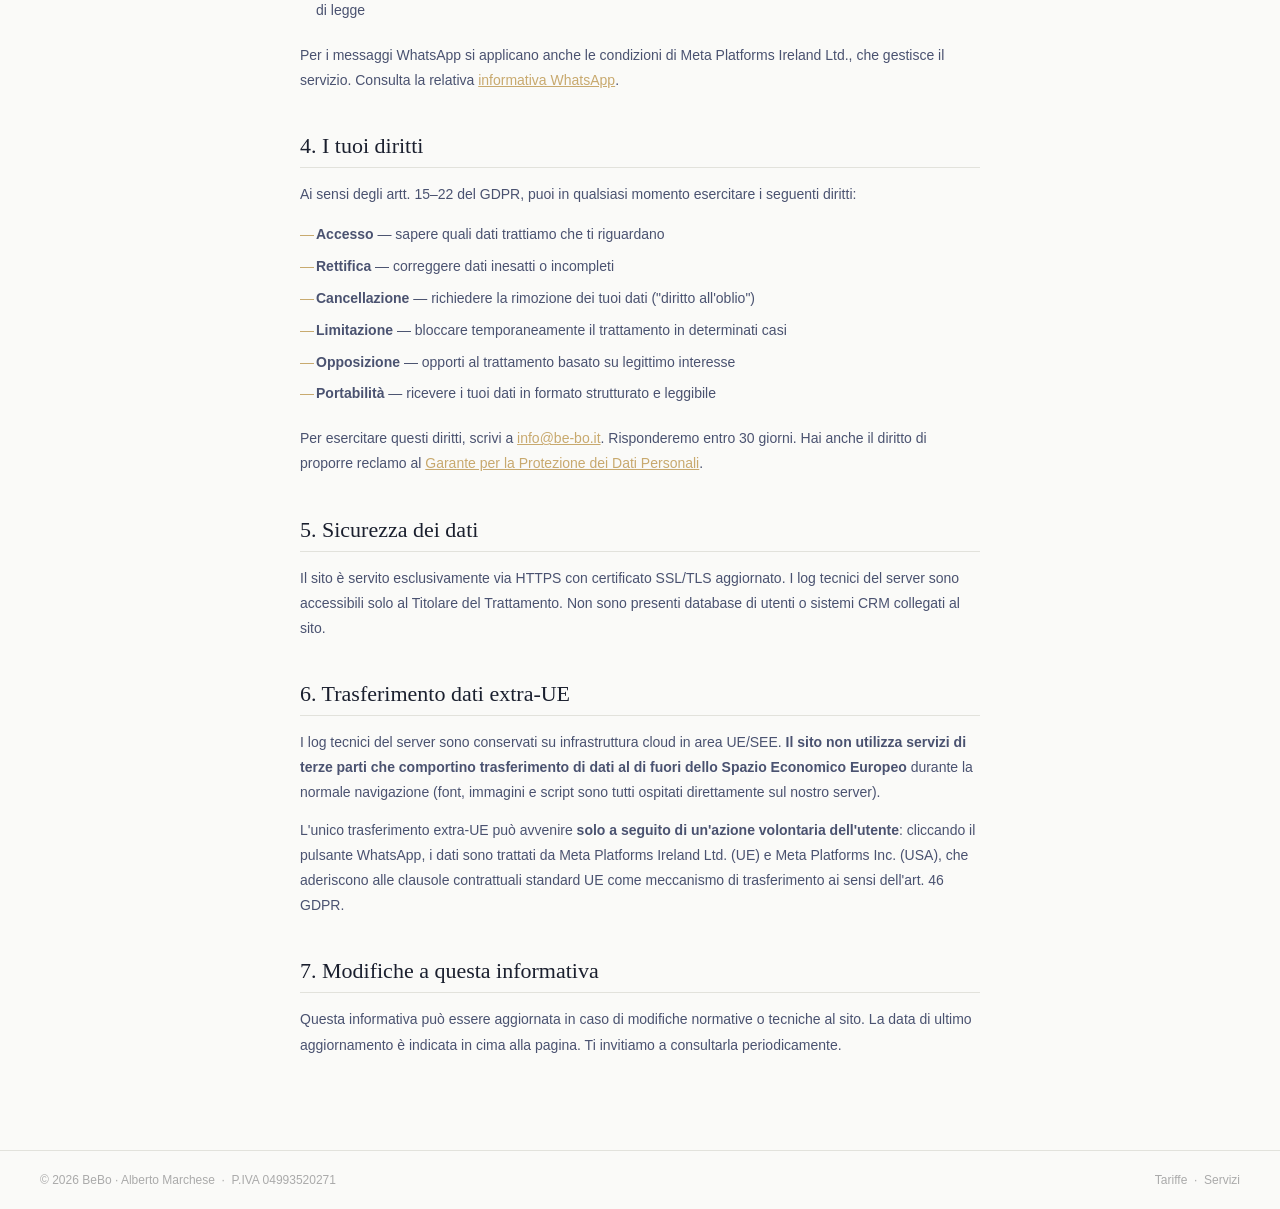
==== commit b865eacf: "Add files via upload" ====
--- a/gdpr.html
+++ b/gdpr.html
@@ -120,7 +120,7 @@
         <li><strong>Opposizione</strong> — opporti al trattamento basato su legittimo interesse</li>
         <li><strong>Portabilità</strong> — ricevere i tuoi dati in formato strutturato e leggibile</li>
     </ul>
-    <p>Per esercitare questi diritti, scrivi a <a href="mailto:alberto.marchese@be-bo.it" style="color:var(--accent);">alberto.marchese@be-bo.it</a>. Risponderemo entro 30 giorni. Hai anche il diritto di proporre reclamo al <a href="https://www.garanteprivacy.it" target="_blank" rel="noopener" style="color:var(--accent);">Garante per la Protezione dei Dati Personali</a>.</p>
+    <p>Per esercitare questi diritti, scrivi a <a href="mailto:info@be-bo.it" style="color:var(--accent);">info@be-bo.it</a>. Risponderemo entro 30 giorni. Hai anche il diritto di proporre reclamo al <a href="https://www.garanteprivacy.it" target="_blank" rel="noopener" style="color:var(--accent);">Garante per la Protezione dei Dati Personali</a>.</p>
 
     <h2>5. Sicurezza dei dati</h2>
     <p>Il sito è servito esclusivamente via HTTPS con certificato SSL/TLS aggiornato. I log tecnici del server sono accessibili solo al Titolare del Trattamento. Non sono presenti database di utenti o sistemi CRM collegati al sito.</p>
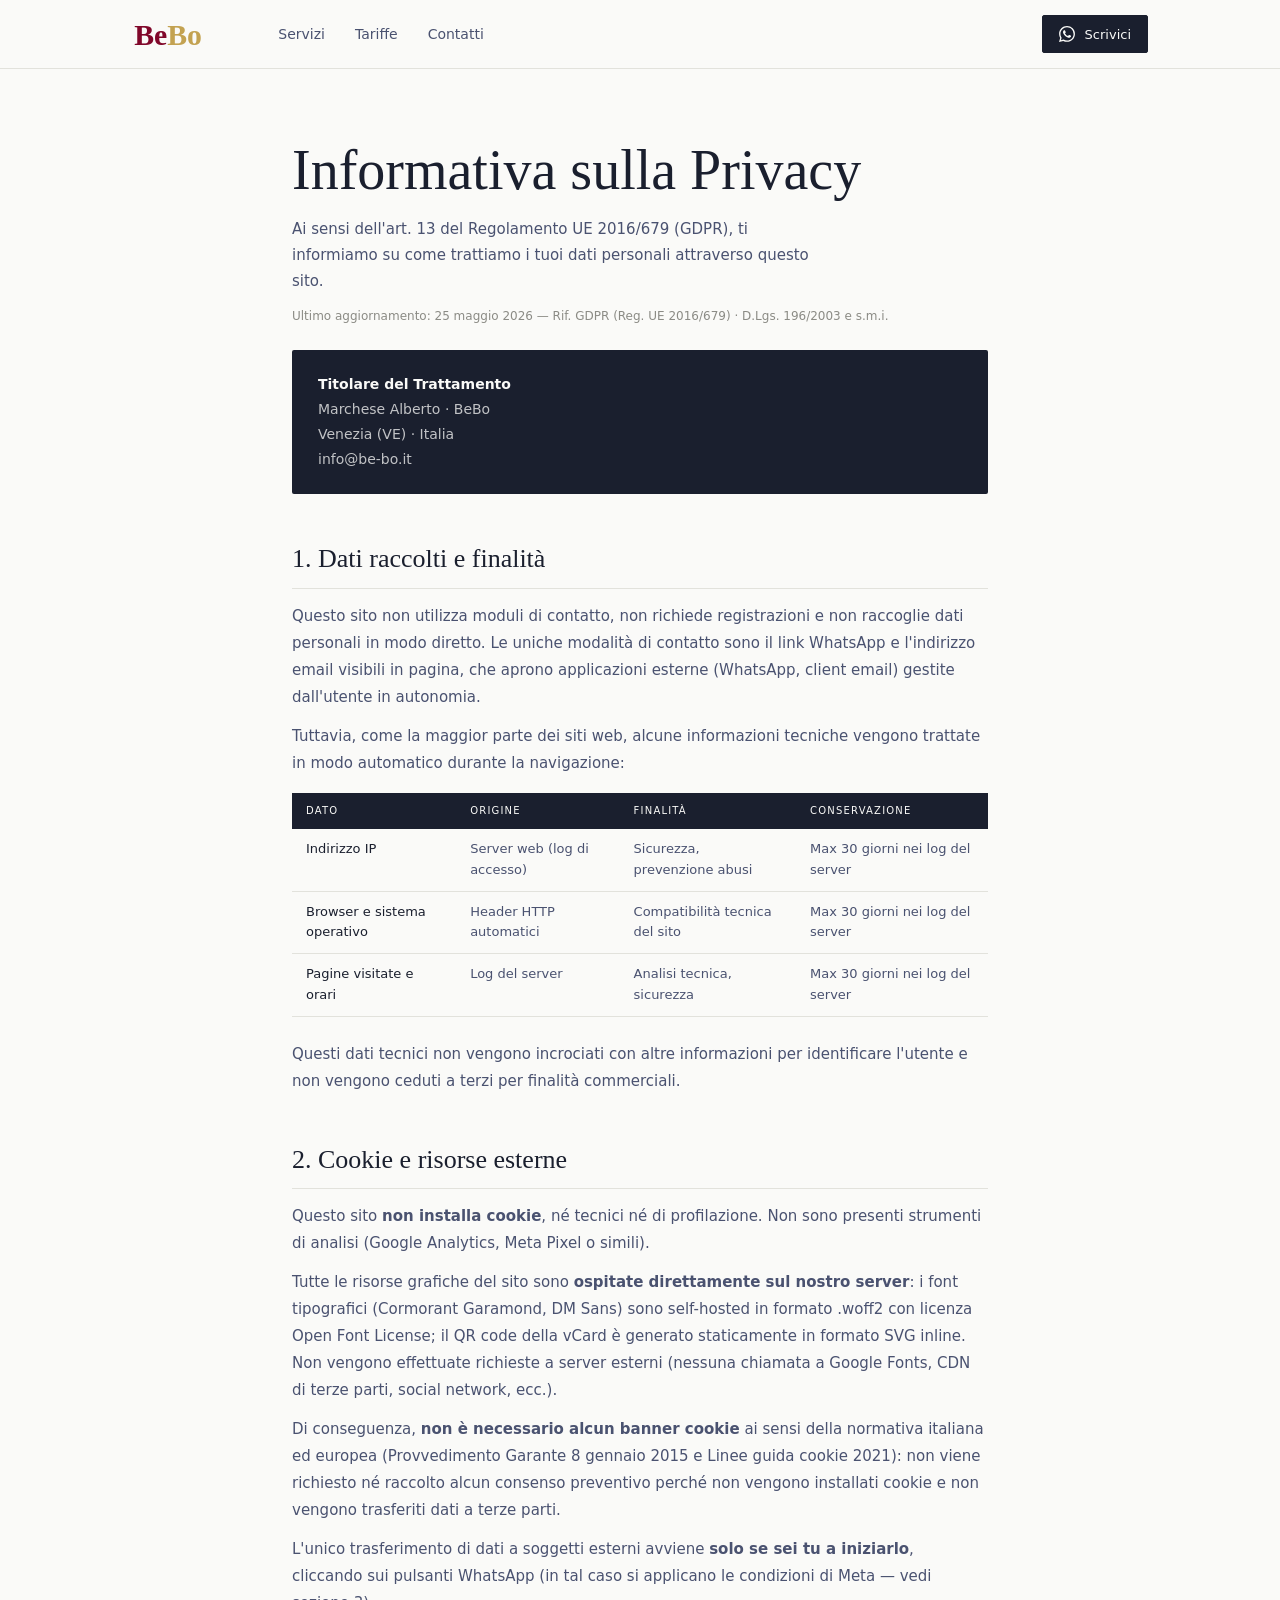
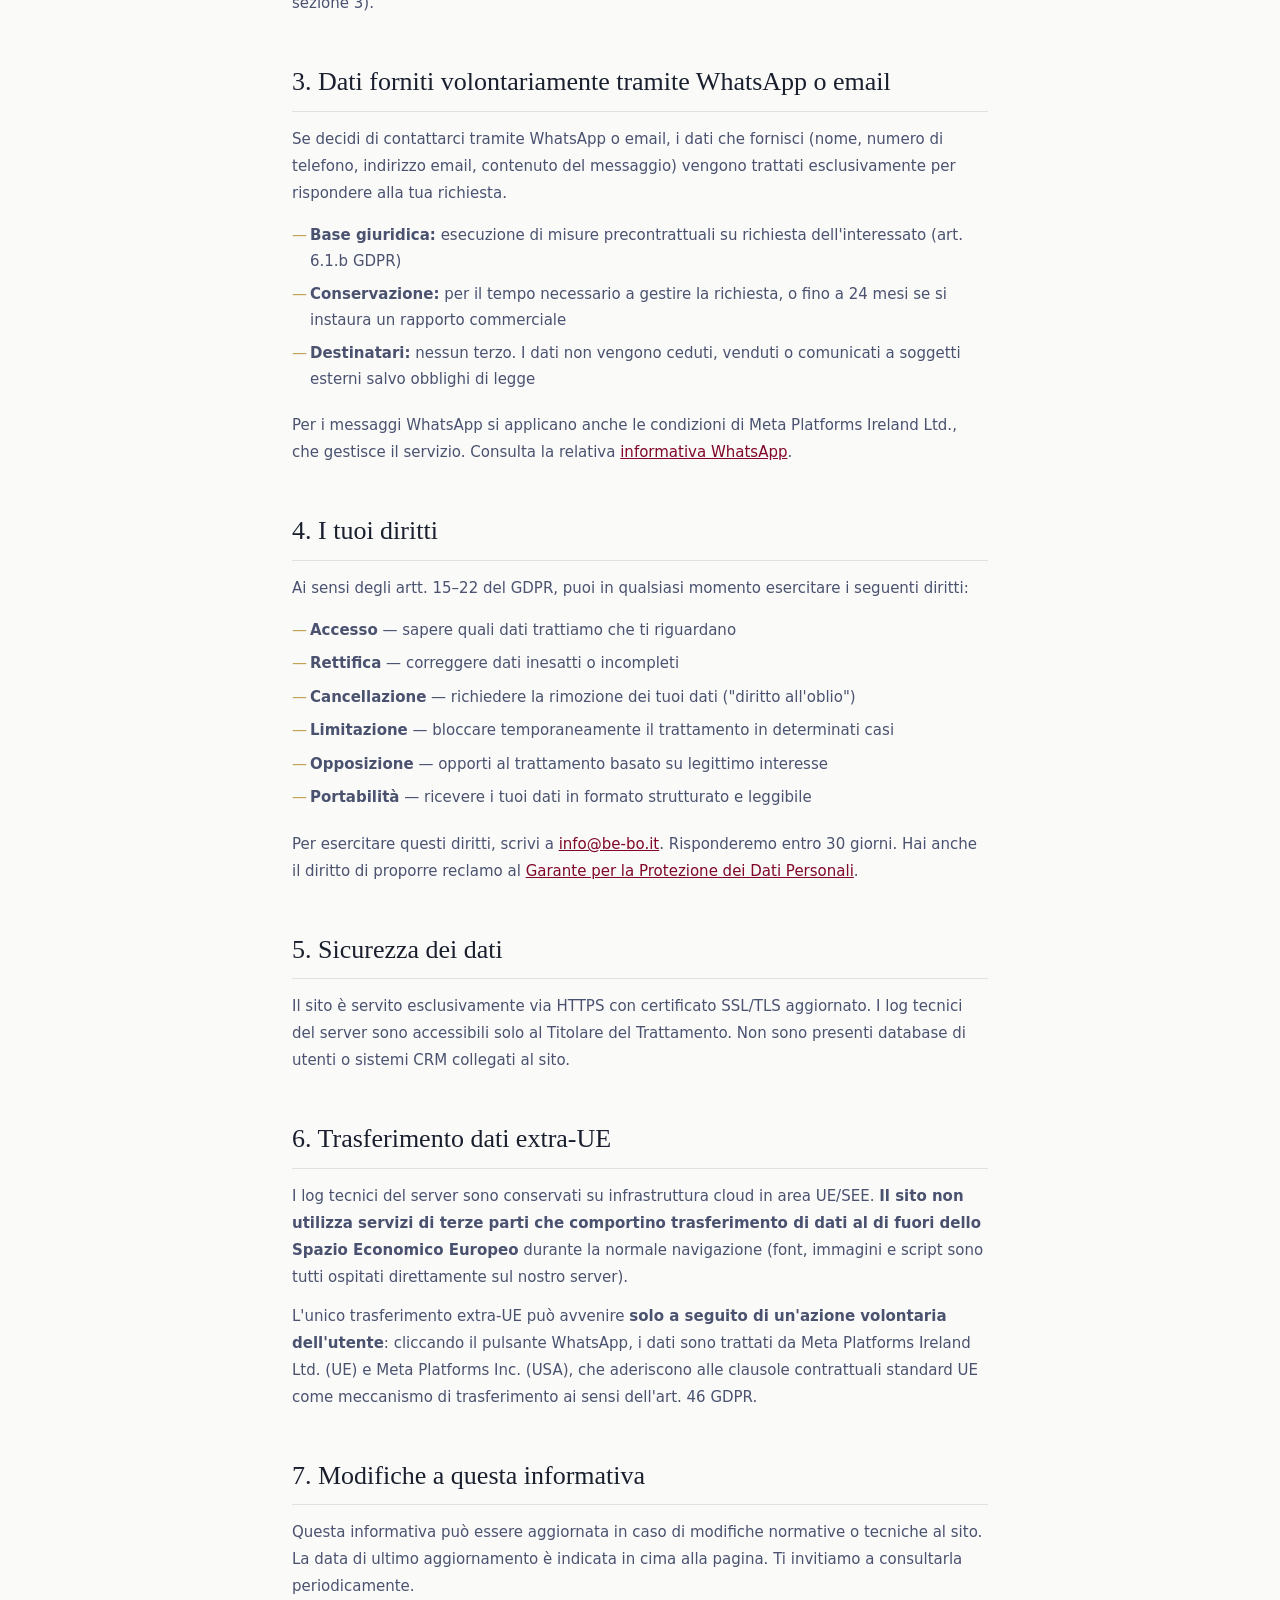
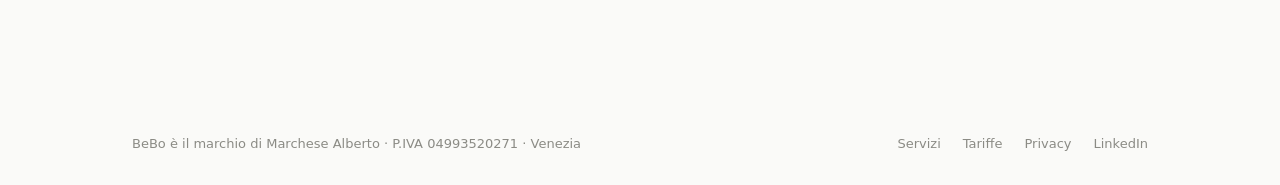
==== commit b96dcf37: "Add files via upload" ====
--- a/gdpr.html
+++ b/gdpr.html
@@ -1,57 +1,134 @@
 <!DOCTYPE html>
 <html lang="it">
 <head>
-    <meta charset="UTF-8">
-    <meta name="viewport" content="width=device-width, initial-scale=1.0">
-    <title>BeBo — Privacy Policy</title>
-    <link href="fonts.css" rel="stylesheet">
-    <style>
-        :root { --ink:#1a1f2e; --ink-soft:#4a5270; --paper:#fafaf8; --accent:#c8a96e; --line:#e2e2dc; --green:#2d5a3d; }
-        * { box-sizing:border-box; margin:0; padding:0; }
-        body { font-family:'DM Sans',sans-serif; background:var(--paper); color:var(--ink); }
-        nav { border-bottom:1px solid var(--line); padding:0 40px; display:flex; align-items:center; gap:32px; height:60px; position:sticky; top:0; background:var(--paper); z-index:100; }
-        .nav-logo { display:flex; align-items:center; text-decoration:none; }
-        .nav-logo img, .nav-logo svg { height:38px; width:auto; display:block; }
-        .nav-links { display:flex; gap:24px; flex:1; }
-        .nav-links a { font-size:13px; color:var(--ink-soft); text-decoration:none; transition:color 0.2s; }
-        .nav-links a:hover, .nav-links a.active { color:var(--ink); font-weight:500; }
-        .nav-cta { font-size:12px; font-weight:500; background:var(--ink); color:var(--paper) !important; text-decoration:none; padding:8px 18px; border-radius:2px; }
-        main { max-width:760px; margin:0 auto; padding:56px 40px 80px; }
-        .page-header { margin-bottom:48px; }
-        .page-header h1 { font-family:'Cormorant Garamond',serif; font-size:38px; font-weight:300; margin-bottom:10px; }
-        .page-header .meta { font-size:12px; color:#aaa; margin-top:8px; }
-        h2 { font-family:'Cormorant Garamond',serif; font-size:22px; font-weight:400; margin:40px 0 14px; border-bottom:1px solid var(--line); padding-bottom:8px; }
-        h3 { font-size:14px; font-weight:600; margin:24px 0 8px; color:var(--ink); }
-        p { font-size:14px; color:var(--ink-soft); line-height:1.8; margin-bottom:12px; }
-        ul { margin:8px 0 16px 0; padding-left:0; list-style:none; }
-        ul li { font-size:14px; color:var(--ink-soft); line-height:1.7; padding:4px 0; padding-left:16px; position:relative; }
-        ul li::before { content:'—'; position:absolute; left:0; color:var(--accent); }
-        .info-box { background:var(--ink); color:var(--paper); padding:20px 24px; border-radius:2px; margin:16px 0 32px; }
-        .info-box p { color:rgba(255,255,255,0.7); font-size:13px; margin:0; }
-        .info-box strong { color:var(--paper); }
-        .data-table { width:100%; border-collapse:collapse; font-size:13px; margin:16px 0 24px; }
-        .data-table th { background:var(--ink); color:var(--paper); padding:10px 14px; text-align:left; font-weight:400; font-size:10px; letter-spacing:0.12em; text-transform:uppercase; }
-        .data-table td { padding:10px 14px; border-bottom:1px solid var(--line); color:var(--ink-soft); vertical-align:top; }
-        .data-table tr:last-child td { border-bottom:none; }
-        .data-table td:first-child { font-weight:500; color:var(--ink); white-space:nowrap; }
-        footer { border-top:1px solid var(--line); padding:22px 40px; font-size:12px; color:#aaa; display:flex; justify-content:space-between; flex-wrap:wrap; gap:8px; }
-        footer a { color:#aaa; text-decoration:none; }
-        @media (max-width:620px) { nav{padding:0 20px} .nav-links{display:none} main{padding:36px 20px 60px} }
-    </style>
+<meta charset="UTF-8">
+<meta name="viewport" content="width=device-width, initial-scale=1.0">
+<title>Privacy — BeBo, Venezia</title>
+<meta name="description" content="Informativa sulla privacy del sito be-bo.it: nessun cookie, nessuno strumento di analisi, nessuna richiesta a server esterni.">
+<meta property="og:title" content="Privacy — BeBo, Venezia">
+<meta property="og:description" content="Informativa sulla privacy del sito be-bo.it: nessun cookie, nessuno strumento di analisi, nessuna richiesta a server esterni.">
+<meta property="og:type" content="website">
+<meta property="og:locale" content="it_IT">
+<meta name="theme-color" content="#1a1f2e">
+<link rel="icon" href="data:image/svg+xml,%3Csvg xmlns='http://www.w3.org/2000/svg' viewBox='0 0 64 64'%3E%3Crect width='64' height='64' rx='10' fill='%231a1f2e'/%3E%3Ctext x='32' y='45' text-anchor='middle' font-family='Georgia,serif' font-size='38' font-weight='700' fill='%23C3A251'%3EB%3C/text%3E%3C/svg%3E">
+<link href="fonts.css" rel="stylesheet">
+<style>
+:root{--ink:#1a1f2e;--ink-soft:#4a5270;--paper:#fafaf8;--paper-2:#f3f1ec;--gold:#c3a251;--gold-soft:#c8a96e;
+--granata:#80072a;--granata-dk:#5e0520;--line:#e2e2dc;--muted:#8b8b85;color-scheme:light}
+*{box-sizing:border-box;margin:0;padding:0}
+html{-webkit-text-size-adjust:100%;scroll-behavior:smooth}
+body{font-family:'DM Sans',system-ui,-apple-system,'Segoe UI',sans-serif;background:var(--paper);color:var(--ink);font-size:16px;line-height:1.6}
+a{color:inherit}
+img,svg{max-width:100%}
+.wrap{max-width:1080px;margin:0 auto;padding:0 32px}
+.serif{font-family:'Cormorant Garamond',Georgia,'Times New Roman',serif}
+.num{font-variant-numeric:lining-nums tabular-nums;font-feature-settings:"lnum" 1,"tnum" 1}
+.skip{position:absolute;left:-999px;top:0;background:var(--ink);color:var(--paper);padding:8px 14px;z-index:99}
+.skip:focus{left:12px;top:12px}
+
+/* navigazione */
+.nav{position:sticky;top:0;z-index:50;background:rgba(250,250,248,.95);border-bottom:1px solid var(--line);-webkit-backdrop-filter:blur(8px);backdrop-filter:blur(8px)}
+.nav .wrap{display:flex;align-items:center;gap:40px;min-height:68px}
+.logo{display:block;text-decoration:none;flex:none}
+.logo svg{height:34px;width:auto;display:block}
+.nav-links{display:flex;gap:30px;flex:1}
+.nav-links a{font-size:14px;color:var(--ink-soft);text-decoration:none;padding:6px 0}
+.nav-links a:hover{color:var(--ink)}
+.nav-links a[aria-current="page"]{color:var(--ink);box-shadow:inset 0 -1px 0 var(--gold)}
+
+/* bottoni */
+.btn{display:inline-flex;align-items:center;gap:10px;font-family:inherit;font-size:14px;font-weight:500;line-height:1;text-decoration:none;
+padding:14px 22px;border-radius:2px;border:1px solid var(--ink);background:var(--ink);color:var(--paper);transition:background .2s,color .2s,border-color .2s;white-space:nowrap}
+.btn:hover{background:#2c3249;border-color:#2c3249}
+.btn svg{width:16px;height:16px;fill:currentColor;flex:none}
+.btn-ghost{background:transparent;color:var(--ink)}
+.btn-ghost:hover{background:var(--ink);color:var(--paper)}
+.btn-sm{padding:10px 16px;font-size:13px}
+.btn-light{background:var(--paper);border-color:var(--paper);color:var(--ink)}
+.btn-light:hover{background:#fff;border-color:#fff}
+.btn-line{background:transparent;color:var(--paper);border-color:rgba(250,250,248,.4)}
+.btn-line:hover{border-color:var(--paper);background:transparent}
+
+/* tipografia di sezione */
+.kicker{display:block;font-size:11px;letter-spacing:.22em;text-transform:uppercase;color:var(--granata);font-weight:500}
+section{padding:92px 0}
+.sec-head{max-width:660px;margin-bottom:52px}
+.sec-head h2,.h2{font-family:'Cormorant Garamond',Georgia,serif;font-weight:300;font-size:clamp(34px,4.6vw,50px);line-height:1.08;margin-top:16px;letter-spacing:-.005em}
+.sec-head p{color:var(--ink-soft);margin-top:16px;font-size:17px;line-height:1.7}
+.rule{display:block;width:56px;height:2px;background:var(--gold);margin-top:26px}
+.more{display:inline-flex;gap:8px;align-items:center;margin-top:34px;font-size:14px;font-weight:500;color:var(--granata);text-decoration:none;border-bottom:1px solid currentColor;padding-bottom:3px}
+.more:hover{color:var(--ink)}
+
+/* pagina interna: intestazione */
+.page-hero{padding:84px 0 56px;border-bottom:1px solid var(--line)}
+.page-hero h1{font-family:'Cormorant Garamond',Georgia,serif;font-weight:300;font-size:clamp(42px,6vw,70px);line-height:1.04;margin-top:18px;max-width:18ch}
+.page-hero p{font-size:18px;color:var(--ink-soft);max-width:620px;margin-top:22px;line-height:1.7}
+
+/* chiusura contatti (comune) */
+.contact{background:var(--ink);color:var(--paper)}
+.contact .wrap{display:grid;grid-template-columns:1.25fr 1fr;gap:72px;align-items:start}
+.contact .kicker{color:var(--gold-soft)}
+.contact h2{font-family:'Cormorant Garamond',Georgia,serif;font-weight:300;font-size:clamp(38px,5.2vw,60px);line-height:1.04;margin-top:16px}
+.contact p{color:rgba(250,250,248,.74);margin-top:20px;font-size:17px;line-height:1.7;max-width:480px}
+.contact .ctas{display:flex;gap:12px;flex-wrap:wrap;margin-top:34px}
+.clist a{display:flex;justify-content:space-between;align-items:baseline;gap:16px;padding:18px 0;border-bottom:1px solid rgba(250,250,248,.16);text-decoration:none;color:var(--paper);font-size:17px}
+.clist a:first-child{border-top:1px solid rgba(250,250,248,.16)}
+.clist a:hover .v{color:var(--gold-soft)}
+.clist .l{font-size:11px;letter-spacing:.18em;text-transform:uppercase;color:rgba(250,250,248,.5)}
+.qr{display:flex;gap:18px;align-items:center;margin-top:30px}
+.qr svg{flex:none;border:6px solid var(--paper);border-radius:2px;background:var(--paper)}
+.qr p{margin:0;font-size:14px;color:rgba(250,250,248,.6);line-height:1.6}
+.qr strong{display:block;color:var(--paper);font-weight:500;font-size:15px;margin-bottom:2px}
+
+/* footer */
+footer{padding:30px 0;font-size:13px;color:var(--muted);background:var(--paper)}
+footer .wrap{display:flex;justify-content:space-between;gap:12px 28px;flex-wrap:wrap}
+footer nav{display:flex;gap:22px;flex-wrap:wrap}
+footer a{color:var(--muted);text-decoration:none}
+footer a:hover{color:var(--ink)}
+
+@media (max-width:760px){
+  .wrap{padding:0 20px}
+  .nav .wrap{flex-wrap:wrap;gap:0 16px;min-height:0;padding-top:12px}
+  .nav .btn{margin-left:auto}
+  .nav-links{order:3;flex-basis:100%;gap:24px;overflow-x:auto;padding:10px 0 8px;scrollbar-width:none}
+  .nav-links::-webkit-scrollbar{display:none}
+  section{padding:64px 0}
+  .page-hero{padding:56px 0 40px}
+  .contact .wrap{grid-template-columns:1fr;gap:40px}
+}
+
+.legal{max-width:760px;margin:0 auto;padding:72px 32px 92px}
+.legal .page-header h1{font-family:'Cormorant Garamond',Georgia,serif;font-weight:300;font-size:clamp(38px,5vw,56px);line-height:1.05;margin-bottom:16px}
+.legal .meta{font-size:12px;color:var(--muted);margin-top:8px}
+.legal h2{font-variant-numeric:lining-nums;font-feature-settings:"lnum" 1;font-family:'Cormorant Garamond',Georgia,serif;font-size:26px;font-weight:400;margin:44px 0 14px;border-bottom:1px solid var(--line);padding-bottom:8px}
+.legal p{font-size:15px;color:var(--ink-soft);line-height:1.8;margin-bottom:12px}
+.legal a{color:var(--granata)}
+.legal ul{margin:8px 0 16px;list-style:none}
+.legal ul li{font-size:15px;color:var(--ink-soft);line-height:1.7;padding:4px 0 4px 18px;position:relative}
+.legal ul li::before{content:"—";position:absolute;left:0;color:var(--gold)}
+.info-box{background:var(--ink);color:var(--paper);padding:22px 26px;border-radius:2px;margin:24px 0 32px}
+.info-box p{color:rgba(250,250,248,.75)!important;font-size:14px!important;margin:0!important}
+.info-box strong{color:var(--paper)}
+.table-wrap{overflow-x:auto;margin:16px 0 24px}
+.data-table{width:100%;border-collapse:collapse;font-size:13px;min-width:560px}
+.data-table th{background:var(--ink);color:var(--paper);padding:10px 14px;text-align:left;font-weight:400;font-size:10px;letter-spacing:.12em;text-transform:uppercase}
+.data-table td{padding:10px 14px;border-bottom:1px solid var(--line);color:var(--ink-soft);vertical-align:top}
+.data-table td:first-child{font-weight:500;color:var(--ink)}
+@media (max-width:760px){.legal{padding:48px 20px 64px}}
+</style>
 </head>
 <body>
-<nav>
-    <a href="index.html" class="nav-logo"><svg viewBox="0 0 200 64" xmlns="http://www.w3.org/2000/svg" aria-label="BeBo"><text x="4" y="52" font-family="'Cormorant Garamond',Georgia,serif" font-weight="600" font-size="56"><tspan fill="#80072A">Be</tspan><tspan fill="#C3A251">Bo</tspan></text></svg></a>
-    <div class="nav-links">
-        <a href="index.html">Home</a>
-        <a href="servizi.html">Servizi</a>
-        <a href="tariffe.html">Tariffe</a>
-        <a href="gdpr.html" class="active">Privacy</a>
-    </div>
-    <a class="nav-cta" href="https://wa.me/393515008464?text=Ciao%2C%20vorrei%20informazioni%20sui%20servizi%20BeBo." target="_blank">Scrivici</a>
-</nav>
-
-<main>
+<a class="skip" href="#contenuto">Vai al contenuto</a>
+<header class="nav">
+  <div class="wrap">
+    <a class="logo" href="index.html" aria-label="BeBo — home"><svg viewBox="0 0 200 64" xmlns="http://www.w3.org/2000/svg" aria-label="BeBo" role="img"><text x="4" y="52" font-family="'Cormorant Garamond',Georgia,serif" font-weight="600" font-size="56"><tspan fill="#80072A">Be</tspan><tspan fill="#C3A251">Bo</tspan></text></svg></a>
+    <nav class="nav-links" aria-label="Sezioni"><a href="servizi.html">Servizi</a><a href="tariffe.html">Tariffe</a><a href="index.html#contatti">Contatti</a></nav>
+    <a class="btn btn-sm" href="https://wa.me/393515008464?text=Ciao%2C%20vorrei%20parlare%20con%20BeBo." target="_blank" rel="noopener"><svg viewBox="0 0 24 24" aria-hidden="true"><path d="M17.47 14.38c-.3-.15-1.76-.87-2.03-.97-.27-.1-.47-.15-.67.15-.2.3-.77.97-.94 1.16-.17.2-.35.22-.64.08-.3-.15-1.26-.47-2.39-1.48-.88-.79-1.48-1.76-1.65-2.06-.17-.3-.02-.46.13-.6.13-.14.3-.35.45-.52.15-.17.2-.3.3-.5.1-.2.05-.37-.03-.52-.07-.15-.67-1.61-.92-2.2-.24-.58-.49-.5-.67-.51h-.57c-.2 0-.52.07-.79.37-.27.3-1.04 1.02-1.04 2.48s1.07 2.88 1.21 3.07c.15.2 2.1 3.2 5.08 4.49.71.31 1.26.49 1.7.63.71.23 1.36.2 1.87.12.57-.09 1.76-.72 2-1.41.25-.7.25-1.29.18-1.41-.08-.13-.28-.2-.57-.35zM12.05 21.8h-.01a9.87 9.87 0 0 1-5.03-1.38l-.36-.21-3.74.98 1-3.65-.24-.37a9.86 9.86 0 0 1-1.51-5.26c0-5.45 4.44-9.88 9.89-9.88 2.64 0 5.12 1.03 6.99 2.9a9.82 9.82 0 0 1 2.89 6.99c0 5.45-4.44 9.88-9.88 9.88zm8.41-18.3A11.82 11.82 0 0 0 12.05 0C5.5 0 .16 5.34.16 11.89c0 2.1.55 4.14 1.59 5.95L.06 24l6.3-1.65a11.88 11.88 0 0 0 5.68 1.45h.01c6.55 0 11.89-5.34 11.89-11.89 0-3.18-1.24-6.16-3.48-8.41z"/></svg>Scrivici</a>
+  </div>
+</header>
+
+<main id="contenuto" class="legal">
     <div class="page-header">
         <h1>Informativa sulla Privacy</h1>
         <p style="font-size:15px; color:var(--ink-soft); line-height:1.75; max-width:540px;">Ai sensi dell'art. 13 del Regolamento UE 2016/679 (GDPR), ti informiamo su come trattiamo i tuoi dati personali attraverso questo sito.</p>
@@ -69,7 +146,7 @@
     <p>Questo sito non utilizza moduli di contatto, non richiede registrazioni e non raccoglie dati personali in modo diretto. Le uniche modalità di contatto sono il link WhatsApp e l'indirizzo email visibili in pagina, che aprono applicazioni esterne (WhatsApp, client email) gestite dall'utente in autonomia.</p>
     <p>Tuttavia, come la maggior parte dei siti web, alcune informazioni tecniche vengono trattate in modo automatico durante la navigazione:</p>
 
-    <table class="data-table">
+    <div class="table-wrap"><table class="data-table">
         <thead><tr><th>Dato</th><th>Origine</th><th>Finalità</th><th>Conservazione</th></tr></thead>
         <tbody>
             <tr>
@@ -91,7 +168,7 @@
                 <td>Max 30 giorni nei log del server</td>
             </tr>
         </tbody>
-    </table>
+    </table></div>
 
     <p>Questi dati tecnici non vengono incrociati con altre informazioni per identificare l'utente e non vengono ceduti a terzi per finalità commerciali.</p>
 
@@ -108,7 +185,7 @@
         <li><strong>Conservazione:</strong> per il tempo necessario a gestire la richiesta, o fino a 24 mesi se si instaura un rapporto commerciale</li>
         <li><strong>Destinatari:</strong> nessun terzo. I dati non vengono ceduti, venduti o comunicati a soggetti esterni salvo obblighi di legge</li>
     </ul>
-    <p>Per i messaggi WhatsApp si applicano anche le condizioni di Meta Platforms Ireland Ltd., che gestisce il servizio. Consulta la relativa <a href="https://www.whatsapp.com/legal/privacy-policy-eea" target="_blank" rel="noopener" style="color:var(--accent);">informativa WhatsApp</a>.</p>
+    <p>Per i messaggi WhatsApp si applicano anche le condizioni di Meta Platforms Ireland Ltd., che gestisce il servizio. Consulta la relativa <a href="https://www.whatsapp.com/legal/privacy-policy-eea" target="_blank" rel="noopener">informativa WhatsApp</a>.</p>
 
     <h2>4. I tuoi diritti</h2>
     <p>Ai sensi degli artt. 15–22 del GDPR, puoi in qualsiasi momento esercitare i seguenti diritti:</p>
@@ -120,7 +197,7 @@
         <li><strong>Opposizione</strong> — opporti al trattamento basato su legittimo interesse</li>
         <li><strong>Portabilità</strong> — ricevere i tuoi dati in formato strutturato e leggibile</li>
     </ul>
-    <p>Per esercitare questi diritti, scrivi a <a href="mailto:info@be-bo.it" style="color:var(--accent);">info@be-bo.it</a>. Risponderemo entro 30 giorni. Hai anche il diritto di proporre reclamo al <a href="https://www.garanteprivacy.it" target="_blank" rel="noopener" style="color:var(--accent);">Garante per la Protezione dei Dati Personali</a>.</p>
+    <p>Per esercitare questi diritti, scrivi a <a href="mailto:info@be-bo.it">info@be-bo.it</a>. Risponderemo entro 30 giorni. Hai anche il diritto di proporre reclamo al <a href="https://www.garanteprivacy.it" target="_blank" rel="noopener">Garante per la Protezione dei Dati Personali</a>.</p>
 
     <h2>5. Sicurezza dei dati</h2>
     <p>Il sito è servito esclusivamente via HTTPS con certificato SSL/TLS aggiornato. I log tecnici del server sono accessibili solo al Titolare del Trattamento. Non sono presenti database di utenti o sistemi CRM collegati al sito.</p>
@@ -132,10 +209,14 @@
     <h2>7. Modifiche a questa informativa</h2>
     <p>Questa informativa può essere aggiornata in caso di modifiche normative o tecniche al sito. La data di ultimo aggiornamento è indicata in cima alla pagina. Ti invitiamo a consultarla periodicamente.</p>
 </main>
-
 <footer>
-    <span>© 2026 BeBo · Alberto Marchese &nbsp;·&nbsp; P.IVA 04993520271</span>
-    <span><a href="tariffe.html">Tariffe</a> &nbsp;·&nbsp; <a href="servizi.html">Servizi</a></span>
+  <div class="wrap">
+    <span>BeBo è il marchio di Marchese Alberto · P.IVA <span class="num">04993520271</span> · Venezia</span>
+    <nav aria-label="Pagine">
+      <a href="servizi.html">Servizi</a><a href="tariffe.html">Tariffe</a><a href="gdpr.html">Privacy</a>
+      <a href="https://www.linkedin.com/company/120654359/" target="_blank" rel="noopener">LinkedIn</a>
+    </nav>
+  </div>
 </footer>
 </body>
 </html>
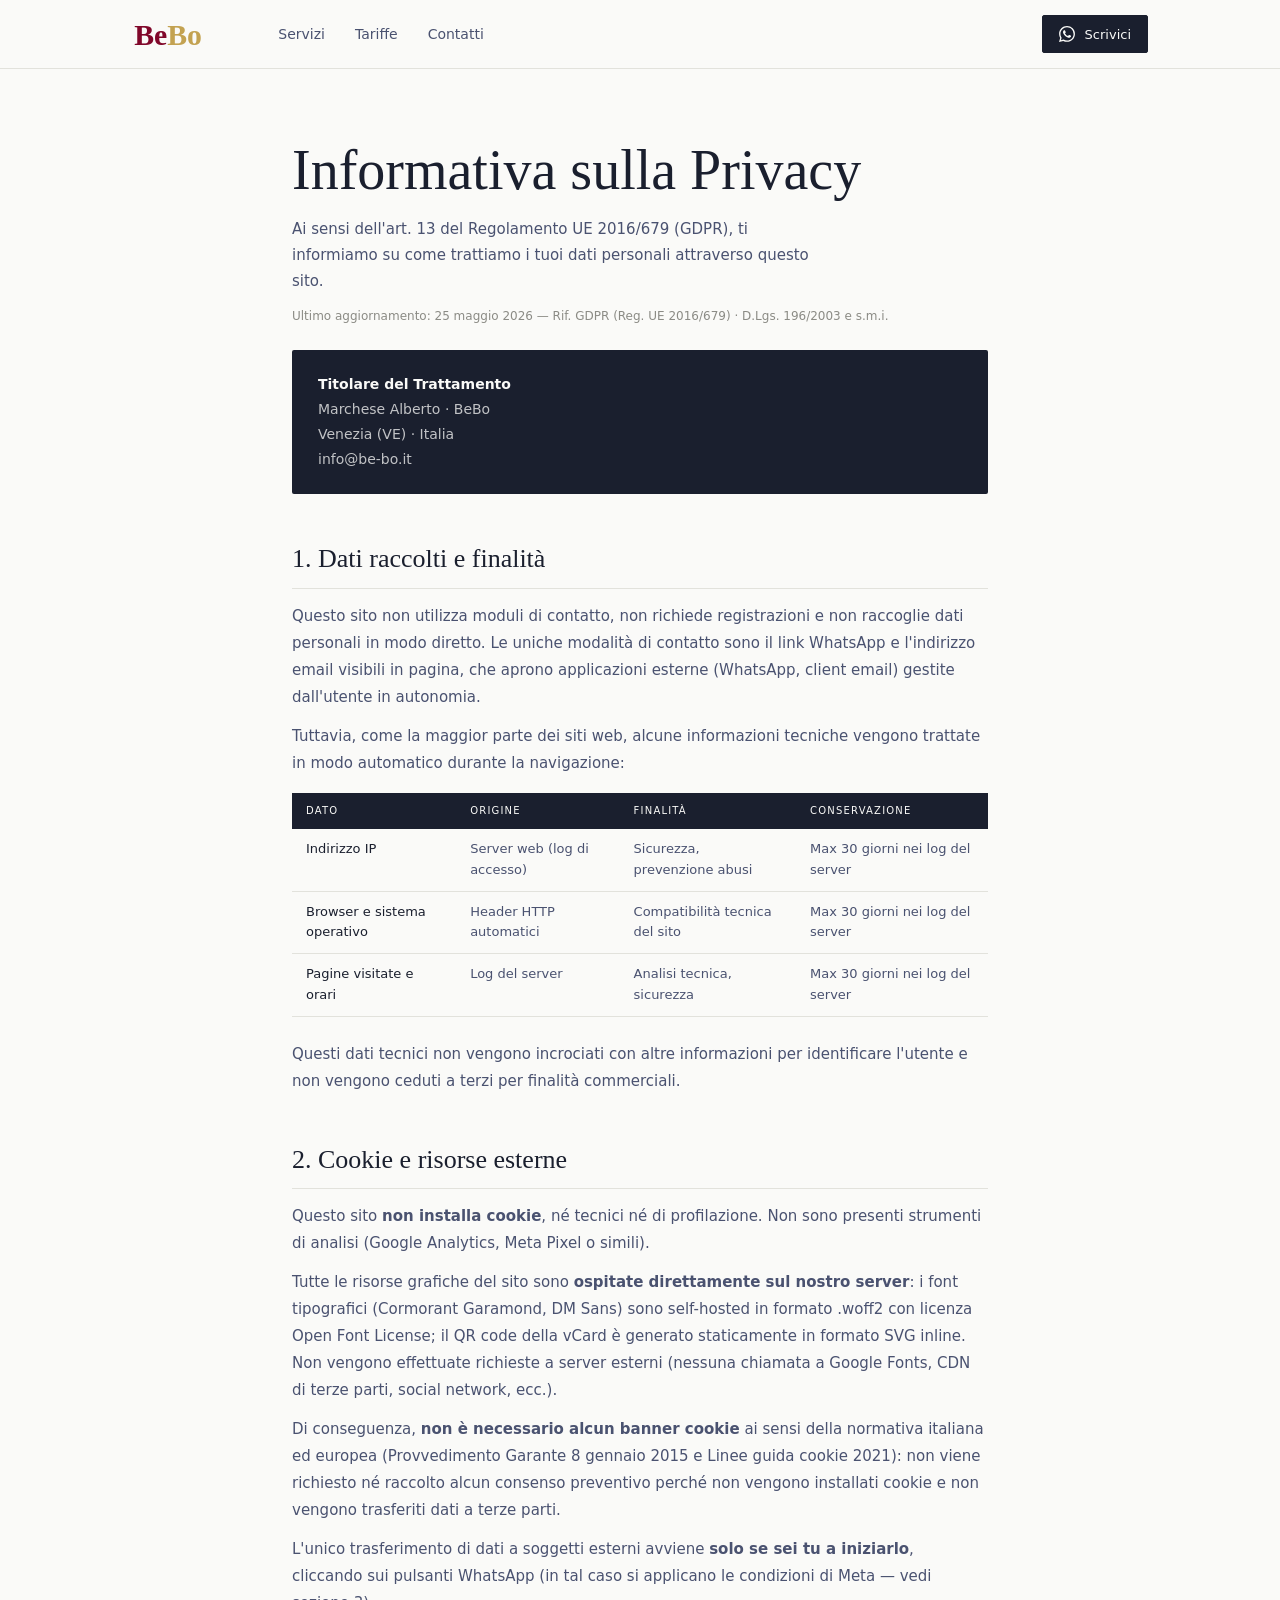
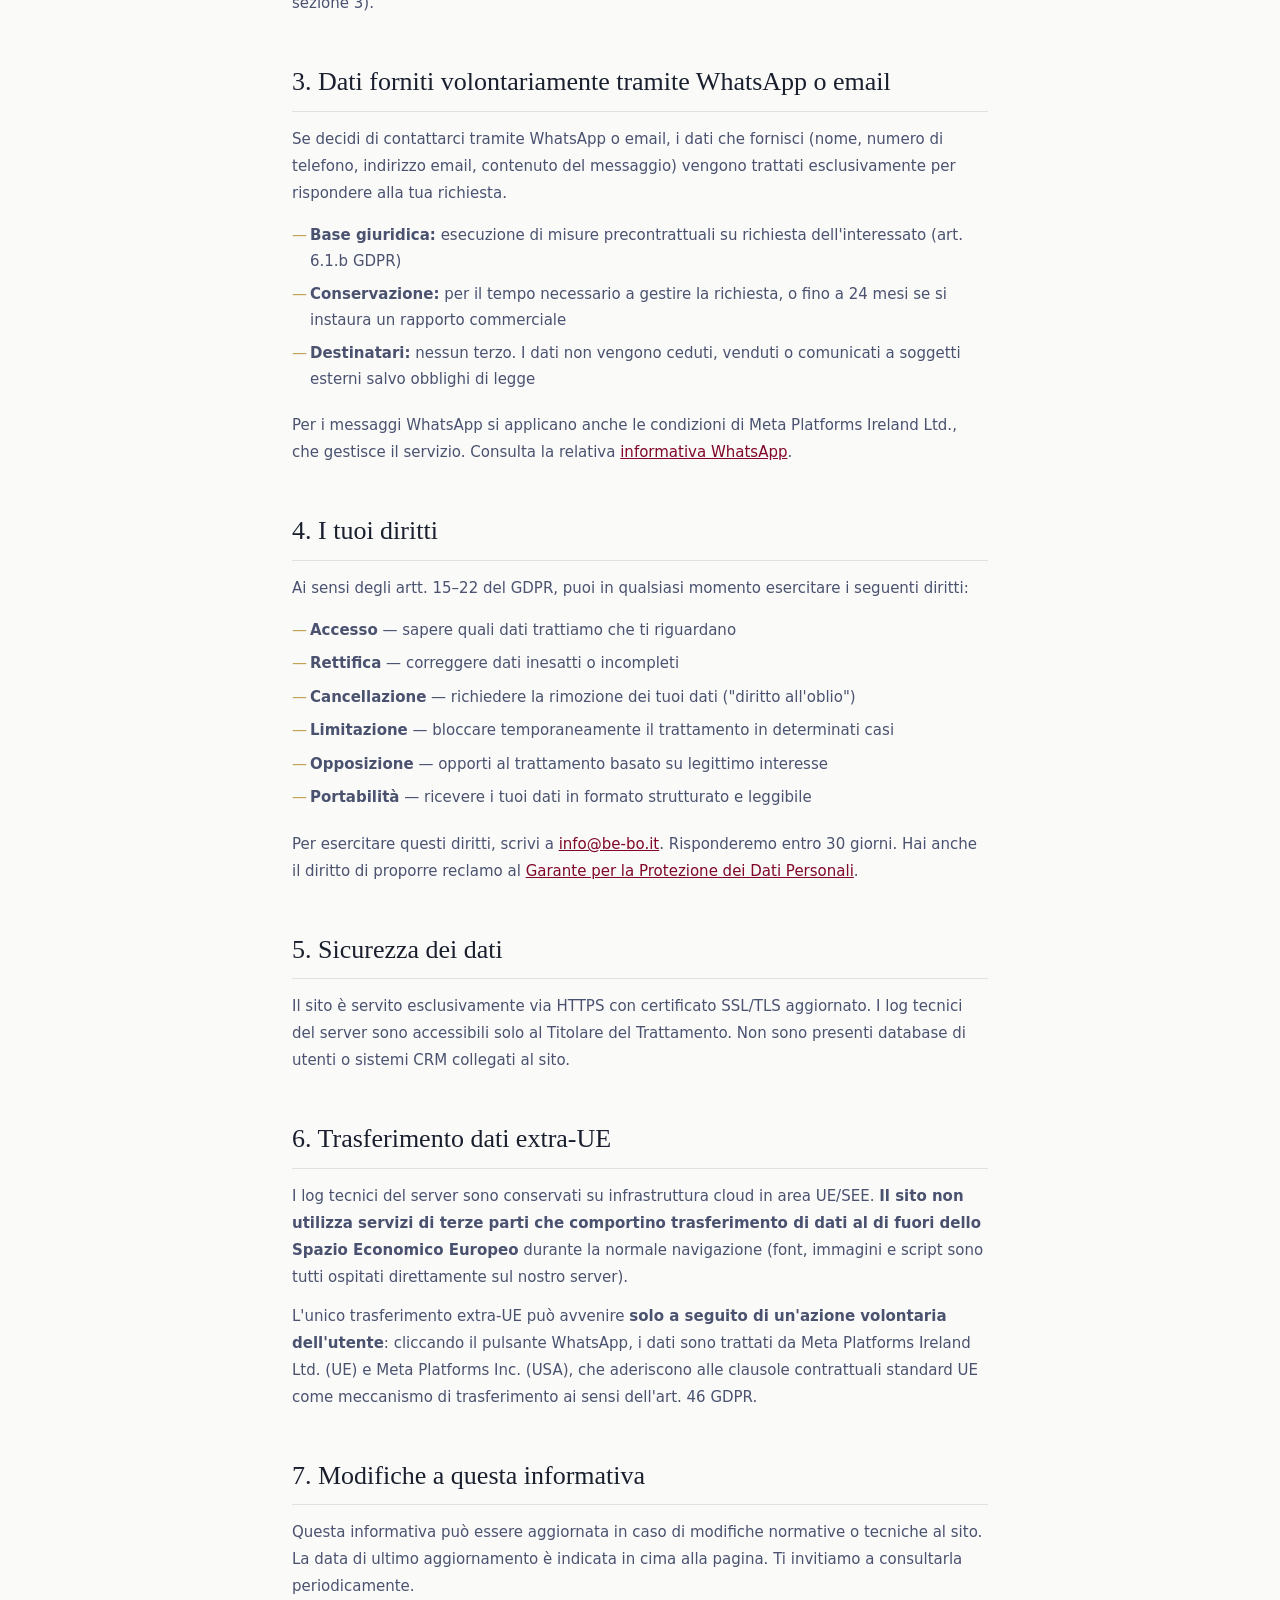
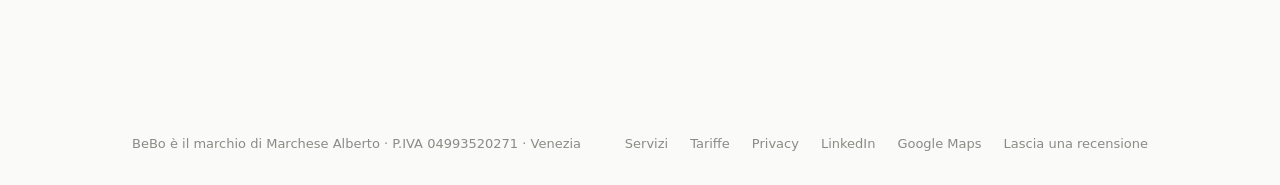
==== commit 864c84b7: "Add files via upload" ====
--- a/gdpr.html
+++ b/gdpr.html
@@ -215,6 +215,7 @@
     <nav aria-label="Pagine">
       <a href="servizi.html">Servizi</a><a href="tariffe.html">Tariffe</a><a href="gdpr.html">Privacy</a>
       <a href="https://www.linkedin.com/company/120654359/" target="_blank" rel="noopener">LinkedIn</a>
+      <a href="https://maps.google.com/?cid=16545685390675159264" target="_blank" rel="noopener">Google Maps</a><a href="https://g.page/r/CeAokDQzFZ7lEBM/review" target="_blank" rel="noopener">Lascia una recensione</a>
     </nav>
   </div>
 </footer>
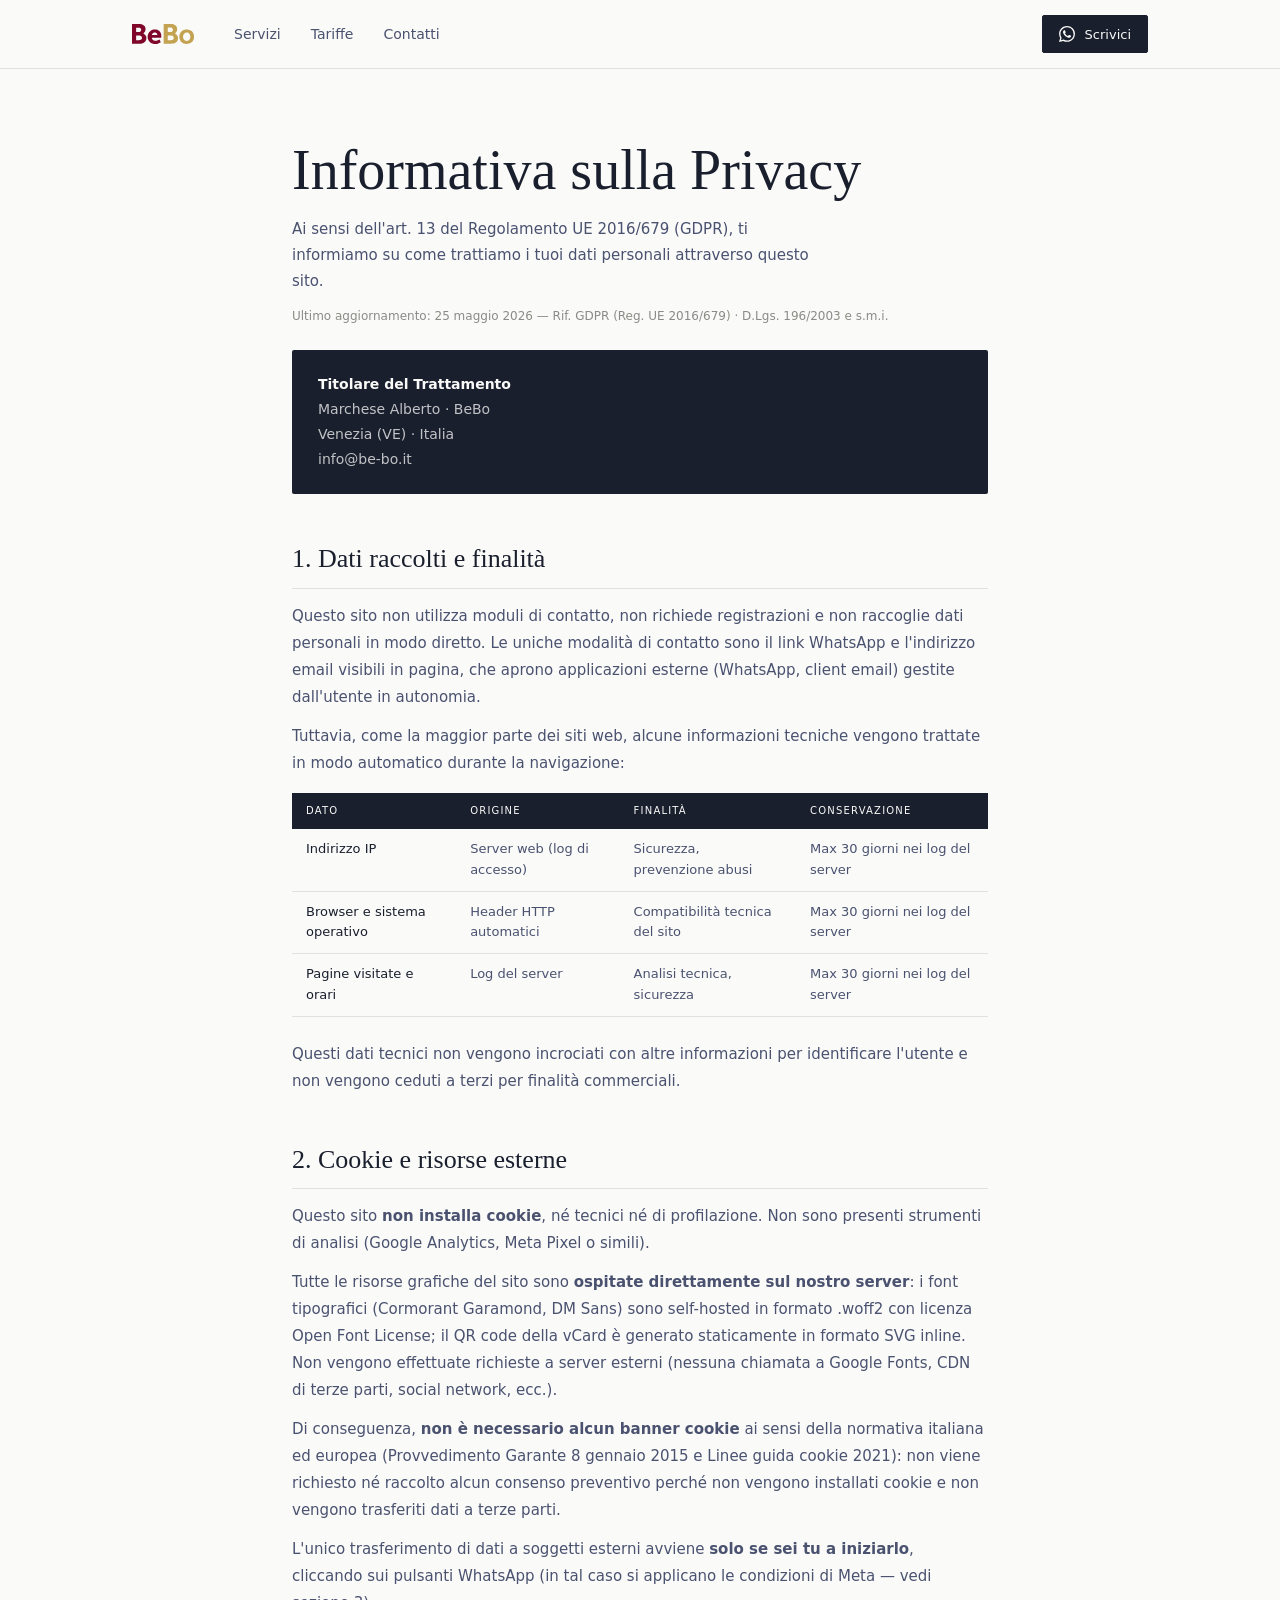
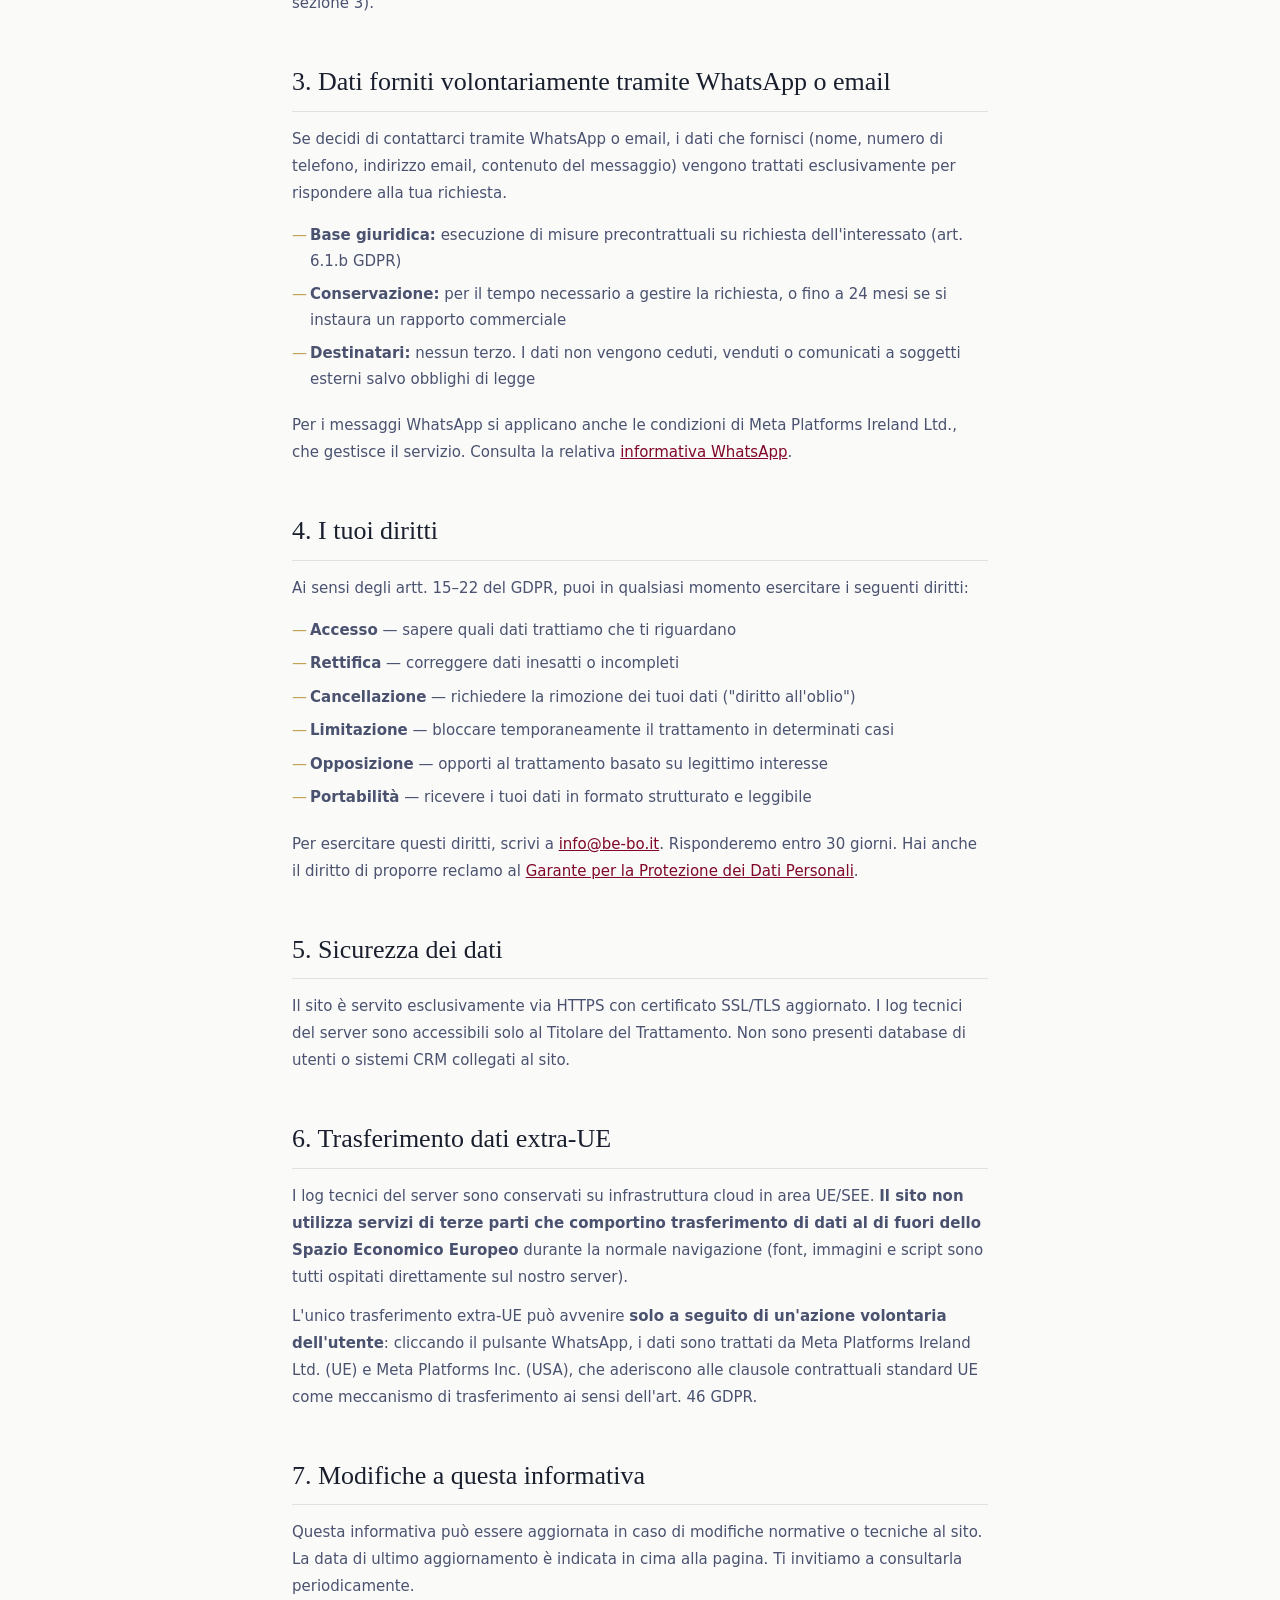
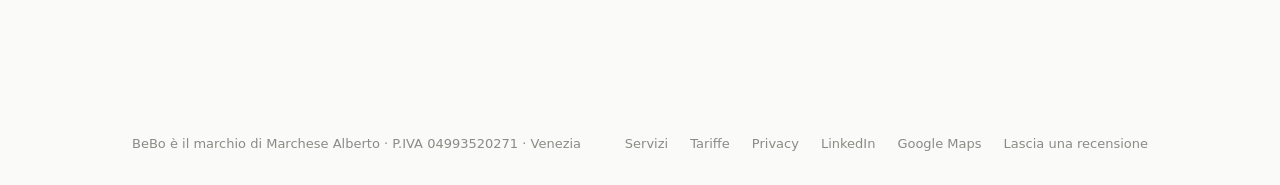
==== commit 4766ea9f: "Add files via upload" ====
--- a/gdpr.html
+++ b/gdpr.html
@@ -10,7 +10,7 @@
 <meta property="og:type" content="website">
 <meta property="og:locale" content="it_IT">
 <meta name="theme-color" content="#1a1f2e">
-<link rel="icon" href="data:image/svg+xml,%3Csvg xmlns='http://www.w3.org/2000/svg' viewBox='0 0 64 64'%3E%3Crect width='64' height='64' rx='10' fill='%231a1f2e'/%3E%3Ctext x='32' y='45' text-anchor='middle' font-family='Georgia,serif' font-size='38' font-weight='700' fill='%23C3A251'%3EB%3C/text%3E%3C/svg%3E">
+<link rel="icon" href="data:image/svg+xml,%3Csvg xmlns='http://www.w3.org/2000/svg' viewBox='0 0 64 64'%3E%3Crect width='64' height='64' rx='10' fill='%231a1f2e'/%3E%3Cpath fill='%23C3A251' fill-rule='evenodd' transform='translate(-46.86 11.86) scale(0.3396)' d='M213.10 118.10C210.69 118.08 205.46 118.05 201.47 118.03C194.34 118.00 193.26 117.97 191.87 117.82C191.23 117.75 189.54 117.51 189.52 117.49C189.47 117.43 189.34 112.21 189.29 107.95C189.24 103.58 189.24 101.98 189.30 98.62C189.38 93.81 189.38 90.62 189.29 86.20C189.25 83.93 189.23 80.64 189.25 75.50C189.27 66.24 189.27 57.06 189.25 47.67C189.23 42.29 189.25 39.00 189.31 34.87C189.39 30.06 189.39 28.49 189.35 23.00C189.26 13.24 189.34 5.46 189.55 3.14C189.65 2.05 189.79 0.74 189.82 0.72C189.82 0.71 190.51 0.66 191.35 0.59C192.86 0.48 192.99 0.48 206.32 0.46C232.26 0.41 232.40 0.41 236.20 0.65C240.34 0.91 242.65 1.18 245.30 1.71C249.45 2.53 253.12 3.83 256.00 5.51C260.56 8.17 264.23 11.86 266.43 16.02C269.40 21.60 270.46 28.60 269.50 36.15C268.90 40.80 267.43 44.69 264.88 48.35C263.49 50.34 261.84 52.10 258.68 54.98C257.65 55.91 256.81 56.71 256.82 56.75C256.82 56.79 257.53 57.26 258.40 57.80C260.91 59.36 262.73 60.61 264.05 61.67C265.83 63.10 267.70 65.02 269.03 66.80C272.02 70.79 274.07 75.74 274.74 80.58C275.04 82.67 275.13 85.43 274.98 87.53C274.59 92.92 273.18 97.70 270.73 101.90C269.54 103.93 268.08 105.77 266.24 107.58C260.76 112.96 253.77 116.04 244.25 117.25C241.33 117.62 239.14 117.78 234.52 117.95C228.98 118.15 224.67 118.18 213.10 118.10ZM234.05 97.08C236.66 96.85 238.08 96.58 239.77 96.00C242.24 95.16 244.17 93.98 245.91 92.25C247.83 90.33 249.05 88.16 249.52 85.78C249.71 84.83 249.77 84.10 249.73 82.95C249.62 78.89 248.06 75.34 245.29 72.85C242.60 70.43 239.13 68.94 235.12 68.48C233.39 68.28 233.13 68.27 226.42 68.29C218.87 68.31 214.38 68.40 214.24 68.54C214.16 68.62 213.90 70.95 213.80 72.40C213.60 75.56 213.49 84.22 213.60 89.00C213.66 91.72 213.72 92.84 213.88 94.19C214.00 95.26 214.26 96.93 214.31 96.97C214.34 97.00 217.26 97.15 218.25 97.17C218.68 97.17 222.21 97.18 226.10 97.17C232.12 97.17 233.31 97.15 234.05 97.08ZM223.57 48.42C226.53 48.38 229.04 48.25 231.00 48.05C234.23 47.71 236.59 46.98 238.65 45.67C239.45 45.16 240.17 44.57 240.88 43.84C241.58 43.12 241.94 42.65 242.49 41.77C243.08 40.81 243.43 40.06 243.82 38.87C244.56 36.66 244.72 33.75 244.25 31.39C243.84 29.39 243.02 27.66 241.77 26.17C240.44 24.58 238.88 23.47 237.00 22.75C235.05 22.00 233.10 21.68 229.72 21.55C226.99 21.44 214.36 21.52 214.24 21.64C214.18 21.70 213.92 23.67 213.80 25.00C213.67 26.43 213.60 29.19 213.60 32.87C213.60 38.32 213.70 43.13 213.85 44.92C213.94 45.96 214.25 48.22 214.31 48.27C214.39 48.36 219.56 48.50 221.10 48.47C221.53 48.46 222.64 48.44 223.57 48.42Z'/%3E%3C/svg%3E">
 <link href="fonts.css" rel="stylesheet">
 <style>
 :root{--ink:#1a1f2e;--ink-soft:#4a5270;--paper:#fafaf8;--paper-2:#f3f1ec;--gold:#c3a251;--gold-soft:#c8a96e;
@@ -30,7 +30,7 @@
 .nav{position:sticky;top:0;z-index:50;background:rgba(250,250,248,.95);border-bottom:1px solid var(--line);-webkit-backdrop-filter:blur(8px);backdrop-filter:blur(8px)}
 .nav .wrap{display:flex;align-items:center;gap:40px;min-height:68px}
 .logo{display:block;text-decoration:none;flex:none}
-.logo svg{height:34px;width:auto;display:block}
+.logo svg{height:20px;width:auto;display:block}
 .nav-links{display:flex;gap:30px;flex:1}
 .nav-links a{font-size:14px;color:var(--ink-soft);text-decoration:none;padding:6px 0}
 .nav-links a:hover{color:var(--ink)}
@@ -122,7 +122,7 @@
 <a class="skip" href="#contenuto">Vai al contenuto</a>
 <header class="nav">
   <div class="wrap">
-    <a class="logo" href="index.html" aria-label="BeBo — home"><svg viewBox="0 0 200 64" xmlns="http://www.w3.org/2000/svg" aria-label="BeBo" role="img"><text x="4" y="52" font-family="'Cormorant Garamond',Georgia,serif" font-weight="600" font-size="56"><tspan fill="#80072A">Be</tspan><tspan fill="#C3A251">Bo</tspan></text></svg></a>
+    <a class="logo" href="index.html" aria-label="BeBo — home"><svg viewBox="0 0 370.8 119.5" xmlns="http://www.w3.org/2000/svg" aria-label="BeBo" role="img"><path fill="#80072A" fill-rule="evenodd" d="M137.05 119.32C136.93 119.31 136.36 119.28 135.80 119.25C132.93 119.10 130.33 118.73 127.30 118.03C121.80 116.76 117.34 115.04 113.78 112.83C108.30 109.44 103.61 105.08 100.24 100.25C97.19 95.88 95.36 91.45 94.26 85.80C93.38 81.30 93.22 75.65 93.83 70.30C94.32 65.94 95.54 61.22 97.11 57.60C99.78 51.46 104.02 46.13 109.97 41.45C115.52 37.09 121.36 34.50 128.35 33.31C131.57 32.76 134.72 32.46 137.28 32.45C139.62 32.45 142.66 32.74 145.40 33.22C151.17 34.24 156.99 36.79 161.40 40.22C166.68 44.34 170.89 50.16 172.82 56.02C174.35 60.66 175.15 66.55 175.15 73.13C175.15 75.91 175.05 77.58 174.77 79.47C174.58 80.75 174.31 82.16 174.24 82.23C174.16 82.31 172.76 82.46 171.30 82.55C170.56 82.60 164.15 82.62 145.05 82.63C131.15 82.63 119.58 82.66 119.35 82.68L118.92 82.72L118.94 83.03C118.97 83.52 119.24 85.25 119.40 85.96C119.82 87.78 120.46 89.29 121.52 90.93C122.36 92.24 123.17 93.22 124.34 94.36C126.49 96.44 128.79 97.94 131.25 98.87C132.30 99.26 132.85 99.43 134.00 99.71C137.81 100.62 142.09 100.75 146.32 100.07C148.77 99.68 151.78 98.79 154.52 97.65C156.41 96.86 157.53 96.32 161.39 94.29C163.16 93.36 164.62 92.60 164.65 92.60C164.71 92.60 165.53 94.06 166.18 95.32C167.02 96.96 167.69 98.49 169.59 103.08C171.02 106.52 172.03 109.23 171.94 109.34C171.86 109.44 170.27 110.57 169.41 111.15C165.61 113.68 160.43 115.87 154.50 117.44C150.76 118.44 147.64 118.97 144.00 119.23C143.01 119.30 137.68 119.37 137.05 119.32ZM28.57 118.47C28.52 118.46 23.40 118.43 17.20 118.40C6.04 118.35 4.65 118.33 3.08 118.17C2.34 118.10 0.25 117.82 0.22 117.79C0.21 117.78 0.17 116.91 0.12 115.85C0.03 114.05 0.03 112.30 0.05 89.40C0.08 46.20 0.08 24.08 0.05 18.58C0.03 16.68 0.03 13.06 0.03 10.53C0.03 5.75 0.06 4.83 0.25 3.10C0.34 2.35 0.67 0.26 0.71 0.22C0.76 0.18 3.08 0.09 5.55 0.04C8.48 -0.01 13.92 0.01 20.77 0.10C22.73 0.13 28.85 0.17 34.38 0.20C44.67 0.25 45.86 0.27 48.52 0.47C54.49 0.93 60.07 2.18 64.25 4.00C70.53 6.73 75.81 11.81 78.39 17.60C79.77 20.70 80.51 23.86 80.75 27.73C80.83 28.92 80.83 32.06 80.75 33.17C80.64 34.90 80.45 36.35 80.14 37.90C79.27 42.34 78.02 45.35 75.78 48.42C74.03 50.83 72.02 52.90 68.39 56.04C67.86 56.50 67.42 56.91 67.42 56.95C67.42 56.98 68.21 57.44 69.18 57.97C73.45 60.31 75.17 61.47 77.48 63.55C78.77 64.72 80.36 66.57 81.40 68.12C82.28 69.43 83.38 71.50 83.94 72.90C85.42 76.58 86.12 80.64 86.03 84.97C85.98 87.87 85.67 90.20 85.00 92.97C83.48 99.17 80.45 104.24 75.90 108.22C72.27 111.39 68.55 113.45 63.40 115.14C60.29 116.16 56.85 116.97 53.22 117.55C50.63 117.96 48.06 118.20 45.13 118.30C42.48 118.39 28.86 118.53 28.57 118.47ZM41.18 97.00C44.87 96.88 47.07 96.62 49.05 96.08C51.47 95.41 53.43 94.38 55.11 92.91C58.90 89.59 60.43 85.35 59.60 80.53C59.00 77.06 57.04 74.08 54.00 71.99C51.61 70.35 48.59 69.28 45.15 68.86C42.95 68.58 42.65 68.57 37.15 68.58C31.82 68.59 25.50 68.68 25.44 68.74C25.35 68.83 25.08 70.92 24.94 72.50C24.85 73.58 24.84 74.39 24.80 82.70C24.76 88.95 24.76 92.08 24.80 92.89C24.85 93.97 25.07 96.74 25.11 96.78C25.16 96.83 29.18 97.02 31.07 97.07C32.41 97.10 39.58 97.05 41.18 97.00ZM136.02 65.95C140.75 65.92 145.50 65.88 146.57 65.85C148.39 65.80 151.33 65.63 151.39 65.58C151.42 65.54 151.17 64.05 150.97 63.15C150.32 60.19 149.24 57.87 147.51 55.70C147.00 55.07 145.89 53.96 145.27 53.47C143.56 52.11 141.59 51.19 139.55 50.81C138.47 50.60 137.81 50.54 136.53 50.54C135.43 50.54 135.16 50.55 134.35 50.67C132.36 50.95 130.91 51.39 129.27 52.21C127.74 52.98 126.49 53.88 124.95 55.31C122.65 57.45 120.95 59.97 119.80 62.98C119.37 64.10 118.88 65.60 118.93 65.65C118.99 65.71 121.46 65.90 122.85 65.95C124.57 66.00 126.70 66.01 136.02 65.95ZM36.72 48.10C42.28 47.93 45.32 47.36 47.86 46.00C49.80 44.95 51.56 43.38 52.74 41.62C53.09 41.10 53.67 40.01 53.92 39.40C54.33 38.39 54.68 36.93 54.80 35.74C54.89 34.82 54.88 33.33 54.78 32.55C54.37 29.41 52.91 26.76 50.52 24.85C49.21 23.80 47.84 23.08 46.18 22.56C44.65 22.08 43.24 21.87 40.88 21.75C39.58 21.69 32.00 21.69 29.68 21.75C27.12 21.82 25.28 21.90 25.24 21.94C25.20 21.98 25.04 23.51 24.95 24.65C24.92 25.02 24.88 26.06 24.85 26.95C24.79 29.06 24.79 41.33 24.85 43.29C24.89 44.57 25.15 47.92 25.21 47.98C25.23 48.00 26.93 48.07 28.20 48.12C29.39 48.15 35.24 48.14 36.72 48.10Z"/><path fill="#C3A251" fill-rule="evenodd" d="M324.85 118.87C318.74 118.62 314.30 117.89 310.18 116.47C304.92 114.66 299.85 111.57 295.50 107.52C293.05 105.24 290.97 102.69 289.07 99.60C286.27 95.08 284.69 90.89 283.68 85.32C282.80 80.47 282.62 75.54 283.12 70.40C283.39 67.67 283.94 64.67 284.66 62.03C285.14 60.22 285.97 57.91 286.70 56.31C288.95 51.35 292.37 46.88 297.01 42.85C300.63 39.71 304.47 37.33 308.85 35.51C312.67 33.93 316.57 33.02 321.60 32.55C324.24 32.30 327.86 32.23 330.50 32.37C339.85 32.89 347.61 35.58 354.25 40.62C359.27 44.42 363.12 48.81 365.64 53.60C368.27 58.59 370.01 65.21 370.53 72.22C370.64 73.72 370.64 77.03 370.53 78.72C369.96 87.53 367.95 94.67 364.51 100.12C362.84 102.77 360.52 105.49 357.80 108.00C353.96 111.54 350.45 113.79 345.89 115.64C341.44 117.45 336.52 118.45 330.23 118.82C329.08 118.89 326.03 118.92 324.85 118.87ZM213.10 118.10C210.69 118.08 205.46 118.05 201.47 118.03C194.34 118.00 193.26 117.97 191.87 117.82C191.23 117.75 189.54 117.51 189.52 117.49C189.47 117.43 189.34 112.21 189.29 107.95C189.24 103.58 189.24 101.98 189.30 98.62C189.38 93.81 189.38 90.62 189.29 86.20C189.25 83.93 189.23 80.64 189.25 75.50C189.27 66.24 189.27 57.06 189.25 47.67C189.23 42.29 189.25 39.00 189.31 34.87C189.39 30.06 189.39 28.49 189.35 23.00C189.26 13.24 189.34 5.46 189.55 3.14C189.65 2.05 189.79 0.74 189.82 0.72C189.82 0.71 190.51 0.66 191.35 0.59C192.86 0.48 192.99 0.48 206.32 0.46C232.26 0.41 232.40 0.41 236.20 0.65C240.34 0.91 242.65 1.18 245.30 1.71C249.45 2.53 253.12 3.83 256.00 5.51C260.56 8.17 264.23 11.86 266.43 16.02C269.40 21.60 270.46 28.60 269.50 36.15C268.90 40.80 267.43 44.69 264.88 48.35C263.49 50.34 261.84 52.10 258.68 54.98C257.65 55.91 256.81 56.71 256.82 56.75C256.82 56.79 257.53 57.26 258.40 57.80C260.91 59.36 262.73 60.61 264.05 61.67C265.83 63.10 267.70 65.02 269.03 66.80C272.02 70.79 274.07 75.74 274.74 80.58C275.04 82.67 275.13 85.43 274.98 87.53C274.59 92.92 273.18 97.70 270.73 101.90C269.54 103.93 268.08 105.77 266.24 107.58C260.76 112.96 253.77 116.04 244.25 117.25C241.33 117.62 239.14 117.78 234.52 117.95C228.98 118.15 224.67 118.18 213.10 118.10ZM328.85 100.88C330.29 100.76 331.10 100.63 332.42 100.29C335.93 99.42 338.88 97.71 341.48 95.04C345.66 90.75 347.94 85.16 348.61 77.53C348.69 76.62 348.68 73.99 348.61 73.03C348.29 69.15 347.47 66.09 345.88 62.82C344.92 60.85 343.93 59.30 342.56 57.65C341.66 56.55 340.08 55.04 339.02 54.25C336.80 52.58 334.74 51.58 332.27 50.96C330.91 50.62 329.84 50.47 328.15 50.39C325.21 50.25 322.18 50.76 319.57 51.84C316.07 53.28 312.61 56.17 310.12 59.75C307.39 63.67 305.77 68.25 305.22 73.63C305.12 74.67 305.07 77.49 305.15 78.48C305.31 80.72 305.57 82.40 306.03 84.28C306.77 87.32 307.91 89.84 309.59 92.17C312.31 95.94 316.20 98.75 320.52 100.05C322.24 100.57 323.45 100.78 325.50 100.92C326.18 100.96 328.09 100.94 328.85 100.88ZM234.05 97.08C236.66 96.85 238.08 96.58 239.77 96.00C242.24 95.16 244.17 93.98 245.91 92.25C247.83 90.33 249.05 88.16 249.52 85.78C249.71 84.83 249.77 84.10 249.73 82.95C249.62 78.89 248.06 75.34 245.29 72.85C242.60 70.43 239.13 68.94 235.12 68.48C233.39 68.28 233.13 68.27 226.42 68.29C218.87 68.31 214.38 68.40 214.24 68.54C214.16 68.62 213.90 70.95 213.80 72.40C213.60 75.56 213.49 84.22 213.60 89.00C213.66 91.72 213.72 92.84 213.88 94.19C214.00 95.26 214.26 96.93 214.31 96.97C214.34 97.00 217.26 97.15 218.25 97.17C218.68 97.17 222.21 97.18 226.10 97.17C232.12 97.17 233.31 97.15 234.05 97.08ZM223.57 48.42C226.53 48.38 229.04 48.25 231.00 48.05C234.23 47.71 236.59 46.98 238.65 45.67C239.45 45.16 240.17 44.57 240.88 43.84C241.58 43.12 241.94 42.65 242.49 41.77C243.08 40.81 243.43 40.06 243.82 38.87C244.56 36.66 244.72 33.75 244.25 31.39C243.84 29.39 243.02 27.66 241.77 26.17C240.44 24.58 238.88 23.47 237.00 22.75C235.05 22.00 233.10 21.68 229.72 21.55C226.99 21.44 214.36 21.52 214.24 21.64C214.18 21.70 213.92 23.67 213.80 25.00C213.67 26.43 213.60 29.19 213.60 32.87C213.60 38.32 213.70 43.13 213.85 44.92C213.94 45.96 214.25 48.22 214.31 48.27C214.39 48.36 219.56 48.50 221.10 48.47C221.53 48.46 222.64 48.44 223.57 48.42Z"/></svg></a>
     <nav class="nav-links" aria-label="Sezioni"><a href="servizi.html">Servizi</a><a href="tariffe.html">Tariffe</a><a href="index.html#contatti">Contatti</a></nav>
     <a class="btn btn-sm" href="https://wa.me/393515008464?text=Ciao%2C%20vorrei%20parlare%20con%20BeBo." target="_blank" rel="noopener"><svg viewBox="0 0 24 24" aria-hidden="true"><path d="M17.47 14.38c-.3-.15-1.76-.87-2.03-.97-.27-.1-.47-.15-.67.15-.2.3-.77.97-.94 1.16-.17.2-.35.22-.64.08-.3-.15-1.26-.47-2.39-1.48-.88-.79-1.48-1.76-1.65-2.06-.17-.3-.02-.46.13-.6.13-.14.3-.35.45-.52.15-.17.2-.3.3-.5.1-.2.05-.37-.03-.52-.07-.15-.67-1.61-.92-2.2-.24-.58-.49-.5-.67-.51h-.57c-.2 0-.52.07-.79.37-.27.3-1.04 1.02-1.04 2.48s1.07 2.88 1.21 3.07c.15.2 2.1 3.2 5.08 4.49.71.31 1.26.49 1.7.63.71.23 1.36.2 1.87.12.57-.09 1.76-.72 2-1.41.25-.7.25-1.29.18-1.41-.08-.13-.28-.2-.57-.35zM12.05 21.8h-.01a9.87 9.87 0 0 1-5.03-1.38l-.36-.21-3.74.98 1-3.65-.24-.37a9.86 9.86 0 0 1-1.51-5.26c0-5.45 4.44-9.88 9.89-9.88 2.64 0 5.12 1.03 6.99 2.9a9.82 9.82 0 0 1 2.89 6.99c0 5.45-4.44 9.88-9.88 9.88zm8.41-18.3A11.82 11.82 0 0 0 12.05 0C5.5 0 .16 5.34.16 11.89c0 2.1.55 4.14 1.59 5.95L.06 24l6.3-1.65a11.88 11.88 0 0 0 5.68 1.45h.01c6.55 0 11.89-5.34 11.89-11.89 0-3.18-1.24-6.16-3.48-8.41z"/></svg>Scrivici</a>
   </div>
